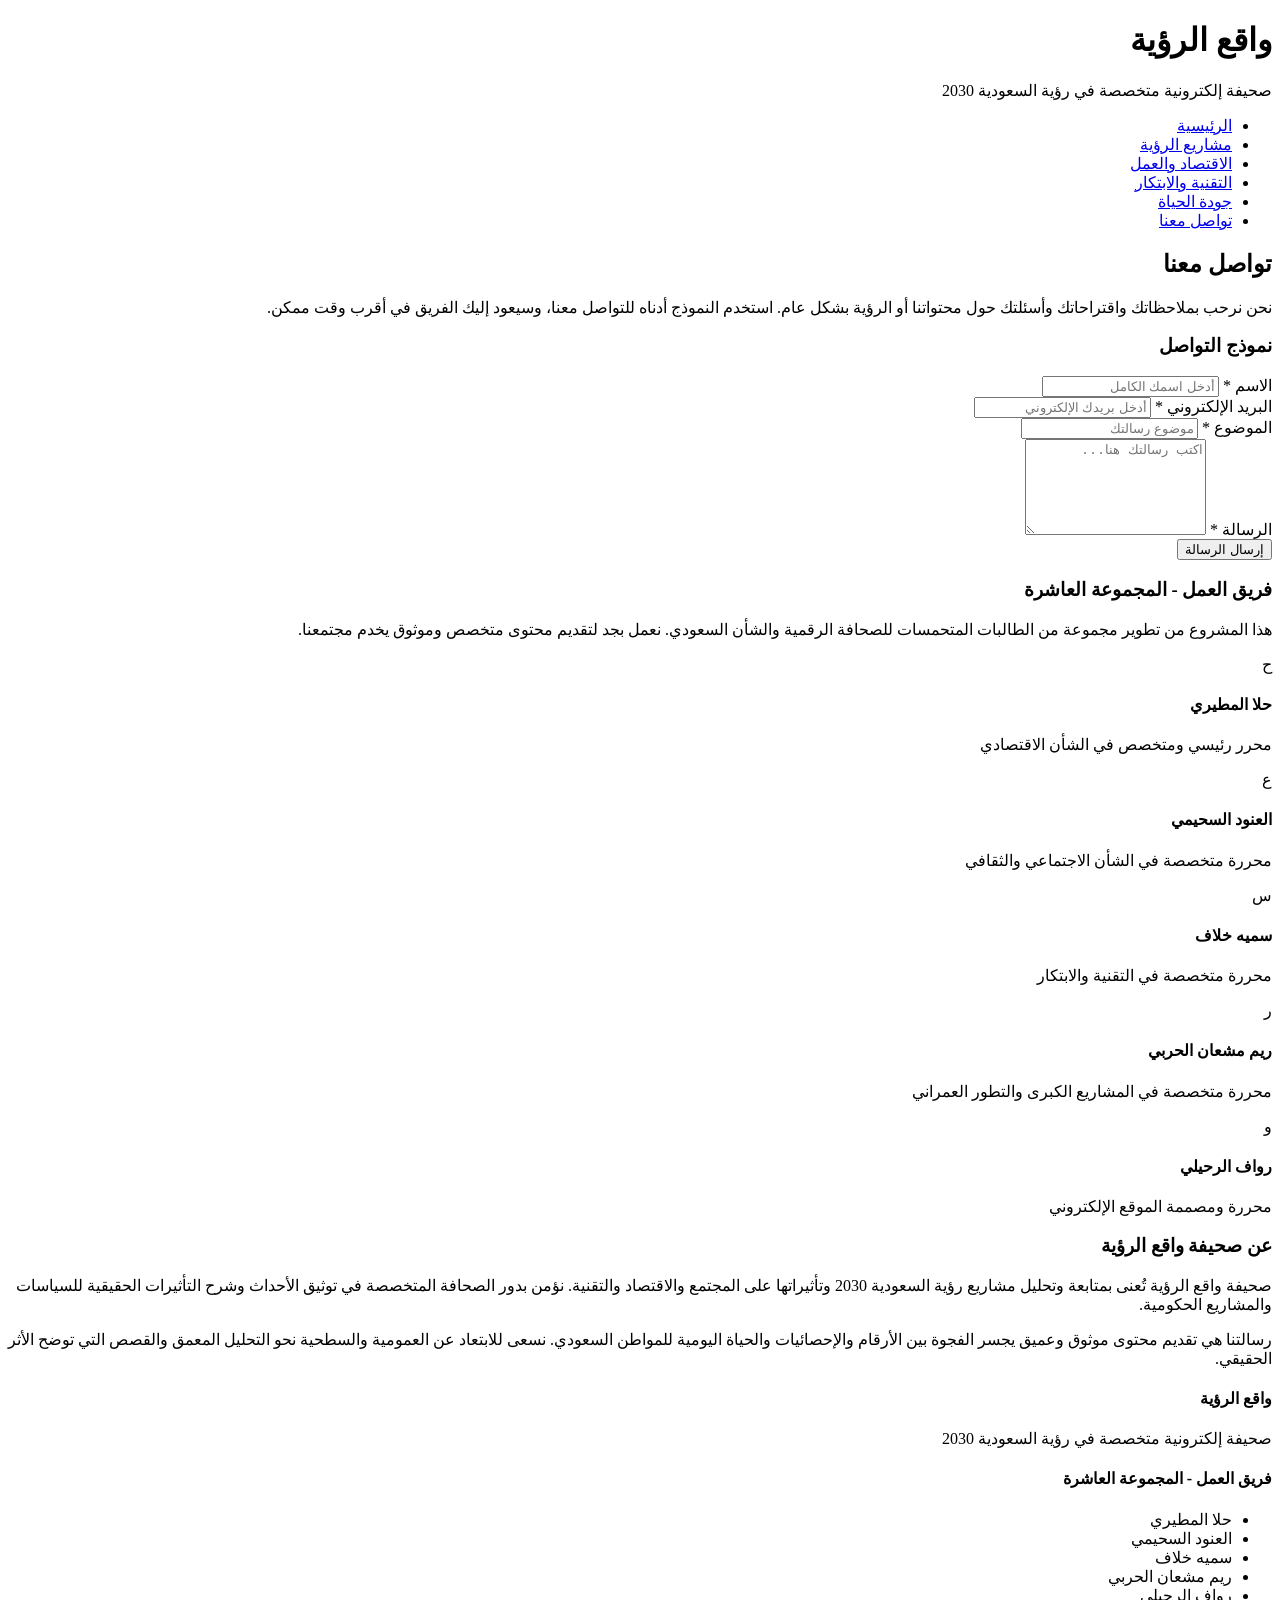
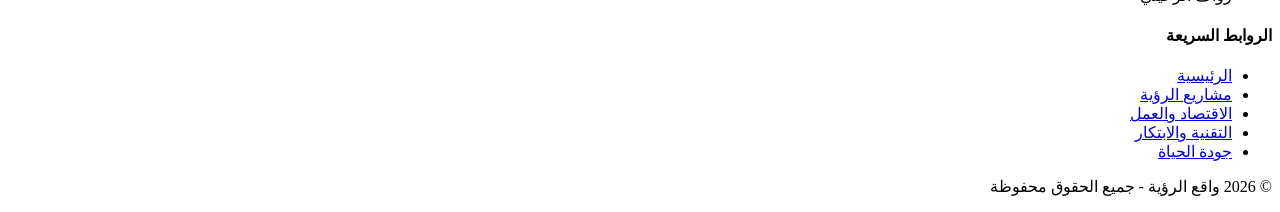
==== contact.html @ c488fbf4 "Add files via upload" ====
<!DOCTYPE html>
<html lang="ar" dir="rtl">
<head>
    <meta charset="UTF-8">
    <meta name="viewport" content="width=device-width, initial-scale=1.0">
    <meta name="description" content="تواصل معنا - واقع الرؤية">
    <title>تواصل معنا - واقع الرؤية</title>
    <link rel="stylesheet" href="style.css">
</head>
<body>
    <!-- Header -->
    <header class="header">
        <div class="container">
            <div class="header-content">
                <h1 class="logo">واقع الرؤية</h1>
                <p class="tagline">صحيفة إلكترونية متخصصة في رؤية السعودية 2030</p>
            </div>
        </div>
    </header>

    <!-- Navigation -->
    <nav class="navbar">
        <div class="container">
            <ul class="nav-menu">
                <li><a href="index.html">الرئيسية</a></li>
                <li><a href="projects.html">مشاريع الرؤية</a></li>
                <li><a href="economy.html">الاقتصاد والعمل</a></li>
                <li><a href="technology.html">التقنية والابتكار</a></li>
                <li><a href="quality.html">جودة الحياة</a></li>
                <li><a href="contact.html" class="active">تواصل معنا</a></li>
            </ul>
        </div>
    </nav>

    <!-- Main Content -->
    <main class="main-content">
        <div class="container">
            <!-- Page Title -->
            <h2 class="page-title">تواصل معنا</h2>

            <!-- Contact Introduction -->
            <section class="contact-intro">
                <p>نحن نرحب بملاحظاتك واقتراحاتك وأسئلتك حول محتواتنا أو الرؤية بشكل عام. استخدم النموذج أدناه للتواصل معنا، وسيعود إليك الفريق في أقرب وقت ممكن.</p>
            </section>

            <!-- Contact Form -->
            <section class="contact-form-section">
                <h3>نموذج التواصل</h3>
                <form class="contact-form" id="contactForm">
                    <div class="form-group">
                        <label for="name">الاسم *</label>
                        <input type="text" id="name" name="name" placeholder="أدخل اسمك الكامل" required>
                    </div>

                    <div class="form-group">
                        <label for="email">البريد الإلكتروني *</label>
                        <input type="email" id="email" name="email" placeholder="أدخل بريدك الإلكتروني" required>
                    </div>

                    <div class="form-group">
                        <label for="subject">الموضوع *</label>
                        <input type="text" id="subject" name="subject" placeholder="موضوع رسالتك" required>
                    </div>

                    <div class="form-group">
                        <label for="message">الرسالة *</label>
                        <textarea id="message" name="message" placeholder="اكتب رسالتك هنا..." rows="6" required></textarea>
                    </div>

                    <button type="submit" class="submit-btn">إرسال الرسالة</button>
                </form>
                <div id="successMessage" class="success-message" style="display: none;">
                    <p>✓ شكرًا لك! تم استلام رسالتك بنجاح. سيعود إليك الفريق قريبًا.</p>
                </div>
            </section>

            <!-- Team Section -->
            <section class="team-section">
                <h3>فريق العمل - المجموعة العاشرة</h3>
                <p class="team-intro">هذا المشروع من تطوير مجموعة من الطالبات المتحمسات للصحافة الرقمية والشأن السعودي. نعمل بجد لتقديم محتوى متخصص وموثوق يخدم مجتمعنا.</p>
                
                <div class="team-members">
                    <div class="team-member">
                        <div class="member-avatar">ح</div>
                        <h4>حلا المطيري</h4>
                        <p>محرر رئيسي ومتخصص في الشأن الاقتصادي</p>
                    </div>

                    <div class="team-member">
                        <div class="member-avatar">ع</div>
                        <h4>العنود السحيمي</h4>
                        <p>محررة متخصصة في الشأن الاجتماعي والثقافي</p>
                    </div>

                    <div class="team-member">
                        <div class="member-avatar">س</div>
                        <h4>سميه خلاف</h4>
                        <p>محررة متخصصة في التقنية والابتكار</p>
                    </div>

                    <div class="team-member">
                        <div class="member-avatar">ر</div>
                        <h4>ريم مشعان الحربي</h4>
                        <p>محررة متخصصة في المشاريع الكبرى والتطور العمراني</p>
                    </div>

                    <div class="team-member">
                        <div class="member-avatar">و</div>
                        <h4>رواف الرحيلي</h4>
                        <p>محررة ومصممة الموقع الإلكتروني</p>
                    </div>
                </div>
            </section>

            <!-- About the Newspaper -->
            <section class="about-newspaper">
                <h3>عن صحيفة واقع الرؤية</h3>
                <p>صحيفة واقع الرؤية تُعنى بمتابعة وتحليل مشاريع رؤية السعودية 2030 وتأثيراتها على المجتمع والاقتصاد والتقنية. نؤمن بدور الصحافة المتخصصة في توثيق الأحداث وشرح التأثيرات الحقيقية للسياسات والمشاريع الحكومية.</p>
                <p>رسالتنا هي تقديم محتوى موثوق وعميق يجسر الفجوة بين الأرقام والإحصائيات والحياة اليومية للمواطن السعودي. نسعى للابتعاد عن العمومية والسطحية نحو التحليل المعمق والقصص التي توضح الأثر الحقيقي.</p>
            </section>
        </div>
    </main>

    <!-- Footer -->
    <footer class="footer">
        <div class="container">
            <div class="footer-content">
                <div class="footer-section">
                    <h4>واقع الرؤية</h4>
                    <p>صحيفة إلكترونية متخصصة في رؤية السعودية 2030</p>
                </div>
                <div class="footer-section">
                    <h4>فريق العمل - المجموعة العاشرة</h4>
                    <ul>
                        <li>حلا المطيري</li>
                        <li>العنود السحيمي</li>
                        <li>سميه خلاف</li>
                        <li>ريم مشعان الحربي</li>
                        <li>رواف الرحيلي</li>
                    </ul>
                </div>
                <div class="footer-section">
                    <h4>الروابط السريعة</h4>
                    <ul>
                        <li><a href="index.html">الرئيسية</a></li>
                        <li><a href="projects.html">مشاريع الرؤية</a></li>
                        <li><a href="economy.html">الاقتصاد والعمل</a></li>
                        <li><a href="technology.html">التقنية والابتكار</a></li>
                        <li><a href="quality.html">جودة الحياة</a></li>
                    </ul>
                </div>
            </div>
            <div class="footer-bottom">
                <p>&copy; 2024 واقع الرؤية - جميع الحقوق محفوظة</p>
            </div>
        </div>
    </footer>

    <script src="script.js"></script>
</body>
</html>
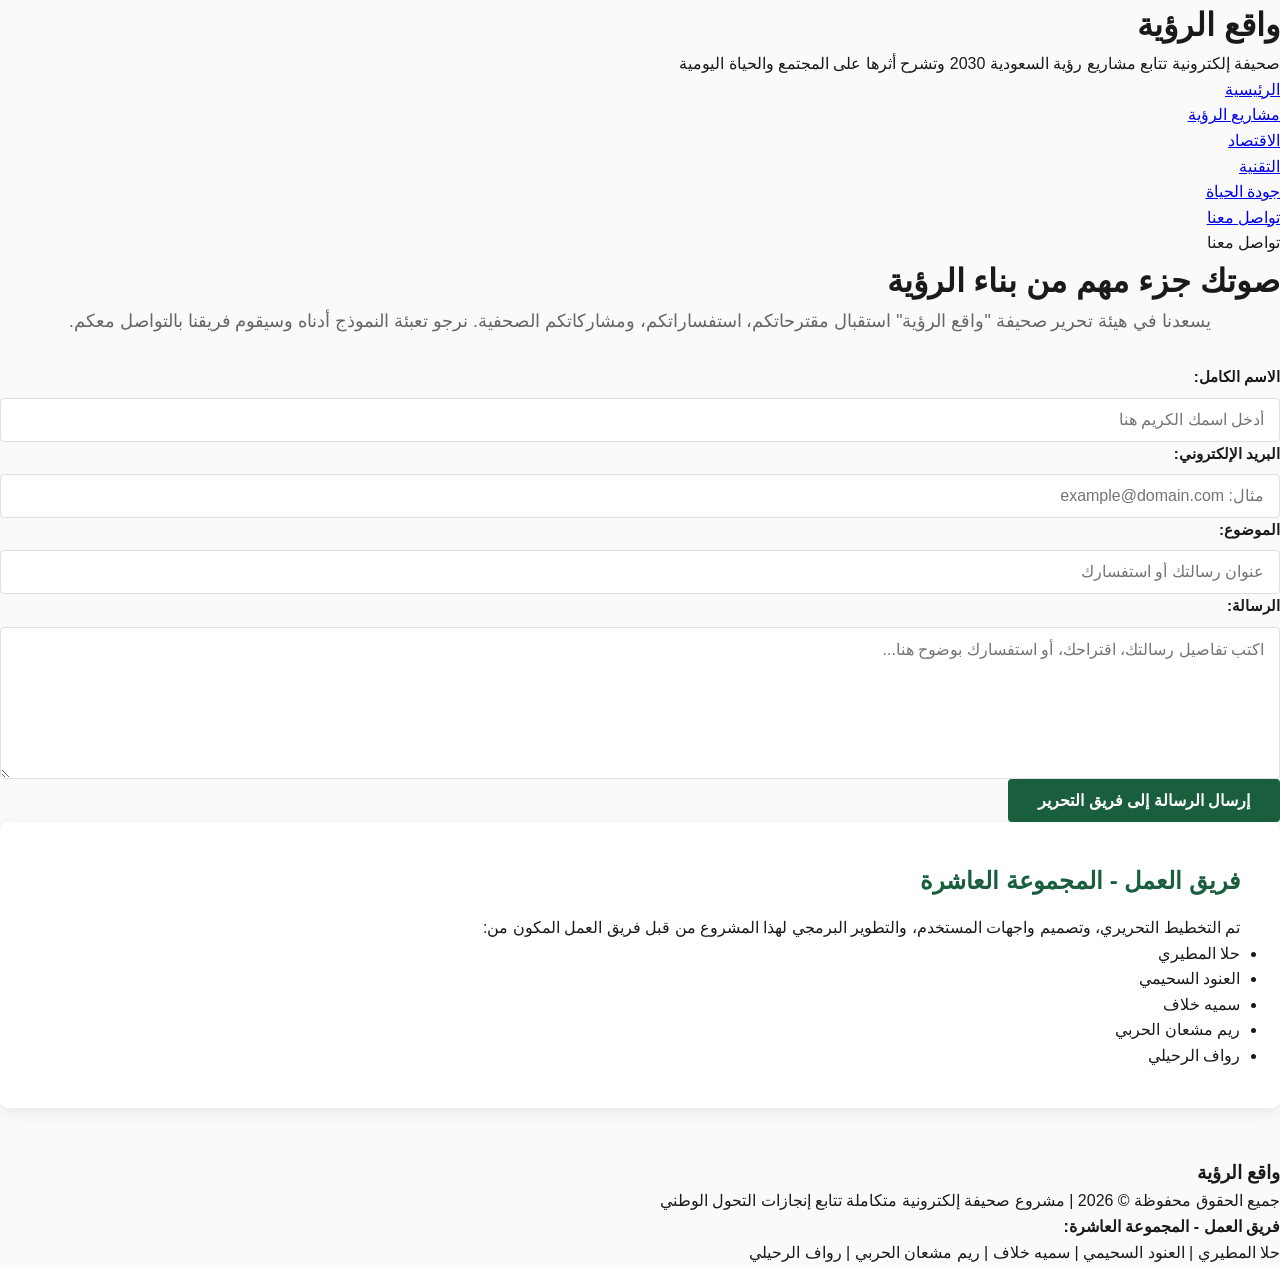
==== commit 32c47de3: "Add files via upload" ====
--- a/contact.html
+++ b/contact.html
@@ -3,156 +3,83 @@
 <head>
     <meta charset="UTF-8">
     <meta name="viewport" content="width=device-width, initial-scale=1.0">
-    <meta name="description" content="تواصل معنا - واقع الرؤية">
-    <title>تواصل معنا - واقع الرؤية</title>
+    <title>واقع الرؤية | تواصل معنا</title>
     <link rel="stylesheet" href="style.css">
 </head>
 <body>
-    <!-- Header -->
-    <header class="header">
-        <div class="container">
-            <div class="header-content">
-                <h1 class="logo">واقع الرؤية</h1>
-                <p class="tagline">صحيفة إلكترونية متخصصة في رؤية السعودية 2030</p>
-            </div>
-        </div>
+
+    <header>
+        <h1>واقع الرؤية</h1>
+        <p>صحيفة إلكترونية تتابع مشاريع رؤية السعودية 2030 وتشرح أثرها على المجتمع والحياة اليومية</p>
     </header>
 
-    <!-- Navigation -->
-    <nav class="navbar">
-        <div class="container">
-            <ul class="nav-menu">
-                <li><a href="index.html">الرئيسية</a></li>
-                <li><a href="projects.html">مشاريع الرؤية</a></li>
-                <li><a href="economy.html">الاقتصاد والعمل</a></li>
-                <li><a href="technology.html">التقنية والابتكار</a></li>
-                <li><a href="quality.html">جودة الحياة</a></li>
-                <li><a href="contact.html" class="active">تواصل معنا</a></li>
-            </ul>
-        </div>
+    <nav>
+        <ul>
+            <li><a href="index.html">الرئيسية</a></li>
+            <li><a href="projects.html">مشاريع الرؤية</a></li>
+            <li><a href="economy.html">الاقتصاد</a></li>
+            <li><a href="technology.html">التقنية</a></li>
+            <li><a href="quality.html">جودة الحياة</a></li>
+            <li><a href="contact.html" class="active">تواصل معنا</a></li>
+        </ul>
     </nav>
 
-    <!-- Main Content -->
-    <main class="main-content">
-        <div class="container">
-            <!-- Page Title -->
-            <h2 class="page-title">تواصل معنا</h2>
+    <main>
+        <div class="article-header">
+            <span class="editorial-label">تواصل معنا</span>
+            <h1>صوتك جزء مهم من بناء الرؤية</h1>
+        </div>
 
-            <!-- Contact Introduction -->
-            <section class="contact-intro">
-                <p>نحن نرحب بملاحظاتك واقتراحاتك وأسئلتك حول محتواتنا أو الرؤية بشكل عام. استخدم النموذج أدناه للتواصل معنا، وسيعود إليك الفريق في أقرب وقت ممكن.</p>
-            </section>
+        <div class="contact-container">
+            <p style="text-align: center; margin-bottom: 30px; color: var(--text-light); font-size: 1.1rem;">
+                يسعدنا في هيئة تحرير صحيفة "واقع الرؤية" استقبال مقترحاتكم، استفساراتكم، ومشاركاتكم الصحفية. نرجو تعبئة النموذج أدناه وسيقوم فريقنا بالتواصل معكم.
+            </p>
 
-            <!-- Contact Form -->
-            <section class="contact-form-section">
-                <h3>نموذج التواصل</h3>
-                <form class="contact-form" id="contactForm">
-                    <div class="form-group">
-                        <label for="name">الاسم *</label>
-                        <input type="text" id="name" name="name" placeholder="أدخل اسمك الكامل" required>
-                    </div>
+            <form id="contactForm">
+                <div class="form-group">
+                    <label for="name">الاسم الكامل:</label>
+                    <input type="text" id="name" name="name" required placeholder="أدخل اسمك الكريم هنا">
+                </div>
 
-                    <div class="form-group">
-                        <label for="email">البريد الإلكتروني *</label>
-                        <input type="email" id="email" name="email" placeholder="أدخل بريدك الإلكتروني" required>
-                    </div>
+                <div class="form-group">
+                    <label for="email">البريد الإلكتروني:</label>
+                    <input type="email" id="email" name="email" required placeholder="مثال: example@domain.com">
+                </div>
 
-                    <div class="form-group">
-                        <label for="subject">الموضوع *</label>
-                        <input type="text" id="subject" name="subject" placeholder="موضوع رسالتك" required>
-                    </div>
+                <div class="form-group">
+                    <label for="subject">الموضوع:</label>
+                    <input type="text" id="subject" name="subject" required placeholder="عنوان رسالتك أو استفسارك">
+                </div>
 
-                    <div class="form-group">
-                        <label for="message">الرسالة *</label>
-                        <textarea id="message" name="message" placeholder="اكتب رسالتك هنا..." rows="6" required></textarea>
-                    </div>
+                <div class="form-group">
+                    <label for="message">الرسالة:</label>
+                    <textarea id="message" name="message" rows="7" required placeholder="اكتب تفاصيل رسالتك، اقتراحك، أو استفسارك بوضوح هنا..."></textarea>
+                </div>
 
-                    <button type="submit" class="submit-btn">إرسال الرسالة</button>
-                </form>
-                <div id="successMessage" class="success-message" style="display: none;">
-                    <p>✓ شكرًا لك! تم استلام رسالتك بنجاح. سيعود إليك الفريق قريبًا.</p>
-                </div>
-            </section>
+                <button type="submit" class="submit-btn">إرسال الرسالة إلى فريق التحرير</button>
+            </form>
 
-            <!-- Team Section -->
-            <section class="team-section">
+            <div class="team-section">
                 <h3>فريق العمل - المجموعة العاشرة</h3>
-                <p class="team-intro">هذا المشروع من تطوير مجموعة من الطالبات المتحمسات للصحافة الرقمية والشأن السعودي. نعمل بجد لتقديم محتوى متخصص وموثوق يخدم مجتمعنا.</p>
-                
-                <div class="team-members">
-                    <div class="team-member">
-                        <div class="member-avatar">ح</div>
-                        <h4>حلا المطيري</h4>
-                        <p>محرر رئيسي ومتخصص في الشأن الاقتصادي</p>
-                    </div>
-
-                    <div class="team-member">
-                        <div class="member-avatar">ع</div>
-                        <h4>العنود السحيمي</h4>
-                        <p>محررة متخصصة في الشأن الاجتماعي والثقافي</p>
-                    </div>
-
-                    <div class="team-member">
-                        <div class="member-avatar">س</div>
-                        <h4>سميه خلاف</h4>
-                        <p>محررة متخصصة في التقنية والابتكار</p>
-                    </div>
-
-                    <div class="team-member">
-                        <div class="member-avatar">ر</div>
-                        <h4>ريم مشعان الحربي</h4>
-                        <p>محررة متخصصة في المشاريع الكبرى والتطور العمراني</p>
-                    </div>
-
-                    <div class="team-member">
-                        <div class="member-avatar">و</div>
-                        <h4>رواف الرحيلي</h4>
-                        <p>محررة ومصممة الموقع الإلكتروني</p>
-                    </div>
-                </div>
-            </section>
-
-            <!-- About the Newspaper -->
-            <section class="about-newspaper">
-                <h3>عن صحيفة واقع الرؤية</h3>
-                <p>صحيفة واقع الرؤية تُعنى بمتابعة وتحليل مشاريع رؤية السعودية 2030 وتأثيراتها على المجتمع والاقتصاد والتقنية. نؤمن بدور الصحافة المتخصصة في توثيق الأحداث وشرح التأثيرات الحقيقية للسياسات والمشاريع الحكومية.</p>
-                <p>رسالتنا هي تقديم محتوى موثوق وعميق يجسر الفجوة بين الأرقام والإحصائيات والحياة اليومية للمواطن السعودي. نسعى للابتعاد عن العمومية والسطحية نحو التحليل المعمق والقصص التي توضح الأثر الحقيقي.</p>
-            </section>
+                <p class="team-desc">تم التخطيط التحريري، وتصميم واجهات المستخدم، والتطوير البرمجي لهذا المشروع من قبل فريق العمل المكون من:</p>
+                <ul class="team-list">
+                    <li>حلا المطيري</li>
+                    <li>العنود السحيمي</li>
+                    <li>سميه خلاف</li>
+                    <li>ريم مشعان الحربي</li>
+                    <li>رواف الرحيلي</li>
+                </ul>
+            </div>
         </div>
     </main>
 
-    <!-- Footer -->
-    <footer class="footer">
-        <div class="container">
-            <div class="footer-content">
-                <div class="footer-section">
-                    <h4>واقع الرؤية</h4>
-                    <p>صحيفة إلكترونية متخصصة في رؤية السعودية 2030</p>
-                </div>
-                <div class="footer-section">
-                    <h4>فريق العمل - المجموعة العاشرة</h4>
-                    <ul>
-                        <li>حلا المطيري</li>
-                        <li>العنود السحيمي</li>
-                        <li>سميه خلاف</li>
-                        <li>ريم مشعان الحربي</li>
-                        <li>رواف الرحيلي</li>
-                    </ul>
-                </div>
-                <div class="footer-section">
-                    <h4>الروابط السريعة</h4>
-                    <ul>
-                        <li><a href="index.html">الرئيسية</a></li>
-                        <li><a href="projects.html">مشاريع الرؤية</a></li>
-                        <li><a href="economy.html">الاقتصاد والعمل</a></li>
-                        <li><a href="technology.html">التقنية والابتكار</a></li>
-                        <li><a href="quality.html">جودة الحياة</a></li>
-                    </ul>
-                </div>
-            </div>
-            <div class="footer-bottom">
-                <p>&copy; 2024 واقع الرؤية - جميع الحقوق محفوظة</p>
-            </div>
+
+    <footer>
+        <h3>واقع الرؤية</h3>
+        <p>جميع الحقوق محفوظة &copy; 2026 | مشروع صحيفة إلكترونية متكاملة تتابع إنجازات التحول الوطني</p>
+        <div class="footer-team">
+            <p><strong>فريق العمل - المجموعة العاشرة:</strong></p>
+            <p>حلا المطيري | العنود السحيمي | سميه خلاف | ريم مشعان الحربي | رواف الرحيلي</p>
         </div>
     </footer>
 
--- a/style.css
+++ b/style.css
@@ -0,0 +1,912 @@
+/* ===== CSS VARIABLES & ROOT STYLES ===== */
+:root {
+    --primary-green: #1a5f3d;
+    --light-green: #2d8f5f;
+    --gold: #d4af37;
+    --dark-bg: #0f2818;
+    --light-bg: #f5f5f5;
+    --text-dark: #1a1a1a;
+    --text-light: #666666;
+    --border-color: #e0e0e0;
+    --transition: all 0.3s ease;
+}
+
+/* ===== GENERAL STYLES ===== */
+* {
+    margin: 0;
+    padding: 0;
+    box-sizing: border-box;
+}
+
+html {
+    scroll-behavior: smooth;
+}
+
+body {
+    font-family: 'Segoe UI', Tahoma, Geneva, Verdana, sans-serif;
+    color: var(--text-dark);
+    background-color: #fafafa;
+    line-height: 1.6;
+}
+
+.container {
+    max-width: 1200px;
+    margin: 0 auto;
+    padding: 0 20px;
+}
+
+/* ===== HEADER STYLES ===== */
+.header {
+    background: linear-gradient(135deg, var(--primary-green) 0%, var(--light-green) 100%);
+    color: white;
+    padding: 40px 0;
+    text-align: center;
+    border-bottom: 3px solid var(--gold);
+    box-shadow: 0 4px 15px rgba(0, 0, 0, 0.1);
+}
+
+.header-content {
+    animation: slideDown 0.6s ease;
+}
+
+@keyframes slideDown {
+    from {
+        opacity: 0;
+        transform: translateY(-20px);
+    }
+    to {
+        opacity: 1;
+        transform: translateY(0);
+    }
+}
+
+.logo {
+    font-size: 3em;
+    font-weight: bold;
+    letter-spacing: 1px;
+    margin-bottom: 10px;
+    text-shadow: 2px 2px 4px rgba(0, 0, 0, 0.3);
+}
+
+.tagline {
+    font-size: 1.1em;
+    font-weight: 300;
+    color: rgba(255, 255, 255, 0.95);
+    letter-spacing: 0.5px;
+}
+
+/* ===== NAVIGATION STYLES ===== */
+.navbar {
+    background-color: white;
+    box-shadow: 0 2px 10px rgba(0, 0, 0, 0.05);
+    position: sticky;
+    top: 0;
+    z-index: 100;
+}
+
+.nav-menu {
+    display: flex;
+    list-style: none;
+    flex-wrap: wrap;
+    justify-content: center;
+    gap: 0;
+}
+
+.nav-menu li {
+    border-right: 1px solid var(--border-color);
+}
+
+.nav-menu li:last-child {
+    border-right: none;
+}
+
+.nav-menu a {
+    display: block;
+    padding: 15px 25px;
+    color: var(--text-dark);
+    text-decoration: none;
+    transition: var(--transition);
+    font-weight: 500;
+    position: relative;
+}
+
+.nav-menu a:hover,
+.nav-menu a.active {
+    background-color: var(--light-bg);
+    color: var(--primary-green);
+}
+
+.nav-menu a.active::after {
+    content: '';
+    position: absolute;
+    bottom: 0;
+    right: 0;
+    left: 0;
+    height: 3px;
+    background-color: var(--gold);
+}
+
+/* ===== MAIN CONTENT STYLES ===== */
+.main-content {
+    padding: 50px 0;
+    min-height: 60vh;
+}
+
+.page-title {
+    font-size: 2.5em;
+    color: var(--primary-green);
+    margin-bottom: 40px;
+    text-align: center;
+    padding-bottom: 20px;
+    border-bottom: 2px solid var(--gold);
+    animation: slideUp 0.6s ease;
+}
+
+@keyframes slideUp {
+    from {
+        opacity: 0;
+        transform: translateY(20px);
+    }
+    to {
+        opacity: 1;
+        transform: translateY(0);
+    }
+}
+
+.section-title {
+    font-size: 2em;
+    color: var(--primary-green);
+    margin-bottom: 30px;
+    text-align: center;
+    position: relative;
+    padding-bottom: 15px;
+}
+
+.section-title::after {
+    content: '';
+    position: absolute;
+    bottom: 0;
+    left: 50%;
+    transform: translateX(-50%);
+    width: 60px;
+    height: 3px;
+    background-color: var(--gold);
+}
+
+.section-subtitle {
+    font-size: 1.5em;
+    color: var(--text-dark);
+    margin-bottom: 25px;
+    padding-bottom: 10px;
+    border-bottom: 2px solid var(--light-green);
+}
+
+/* ===== FEATURED ARTICLE STYLES ===== */
+.featured-article {
+    background-color: white;
+    border-radius: 8px;
+    padding: 40px;
+    margin-bottom: 50px;
+    box-shadow: 0 4px 15px rgba(0, 0, 0, 0.08);
+    animation: fadeIn 0.8s ease;
+}
+
+@keyframes fadeIn {
+    from {
+        opacity: 0;
+    }
+    to {
+        opacity: 1;
+    }
+}
+
+.featured-article h3 {
+    font-size: 1.8em;
+    color: var(--primary-green);
+    margin-bottom: 15px;
+    line-height: 1.4;
+}
+
+.article-date {
+    color: var(--text-light);
+    font-size: 0.95em;
+    margin-bottom: 20px;
+    display: block;
+    font-style: italic;
+}
+
+.featured-content {
+    display: flex;
+    gap: 30px;
+    align-items: flex-start;
+}
+
+.featured-text {
+    flex: 1;
+}
+
+.featured-text p {
+    margin-bottom: 15px;
+    color: var(--text-dark);
+    line-height: 1.8;
+    text-align: justify;
+}
+
+.featured-image {
+    flex: 1;
+}
+
+.featured-image img {
+    width: 100%;
+    height: auto;
+    border-radius: 8px;
+    box-shadow: 0 4px 15px rgba(0, 0, 0, 0.1);
+}
+
+/* ===== ARTICLE CONTENT ===== */
+.article-content p {
+    margin-bottom: 15px;
+    color: var(--text-dark);
+    line-height: 1.8;
+    text-align: justify;
+}
+
+.article-content a,
+.featured-content a {
+    color: var(--primary-green);
+    text-decoration: none;
+    border-bottom: 1px solid var(--gold);
+    transition: var(--transition);
+    font-weight: 500;
+}
+
+.article-content a:hover,
+.featured-content a:hover {
+    color: var(--gold);
+    border-bottom: 2px solid var(--primary-green);
+}
+
+/* ===== CARDS SECTION STYLES ===== */
+.cards-section {
+    margin-bottom: 50px;
+}
+
+.cards-grid {
+    display: grid;
+    grid-template-columns: repeat(auto-fit, minmax(280px, 1fr));
+    gap: 30px;
+    margin-top: 30px;
+}
+
+.card {
+    background-color: white;
+    border-radius: 8px;
+    overflow: hidden;
+    box-shadow: 0 4px 15px rgba(0, 0, 0, 0.08);
+    transition: var(--transition);
+    display: flex;
+    flex-direction: column;
+    height: 100%;
+}
+
+.card:hover {
+    transform: translateY(-5px);
+    box-shadow: 0 8px 25px rgba(0, 0, 0, 0.15);
+}
+
+.card-image {
+    width: 100%;
+    height: 200px;
+    overflow: hidden;
+}
+
+.card-image img {
+    width: 100%;
+    height: 100%;
+    object-fit: cover;
+    transition: var(--transition);
+}
+
+.card:hover .card-image img {
+    transform: scale(1.05);
+}
+
+.card-content {
+    padding: 25px;
+    flex: 1;
+    display: flex;
+    flex-direction: column;
+}
+
+.card h3 {
+    font-size: 1.3em;
+    color: var(--primary-green);
+    margin-bottom: 15px;
+    line-height: 1.4;
+}
+
+.card p {
+    color: var(--text-light);
+    margin-bottom: 15px;
+    flex: 1;
+    line-height: 1.6;
+}
+
+.card-link {
+    color: var(--primary-green);
+    text-decoration: none;
+    font-weight: 600;
+    transition: var(--transition);
+    align-self: flex-start;
+}
+
+.card-link:hover {
+    color: var(--gold);
+    transform: translateX(-5px);
+}
+
+/* ===== ARTICLES SECTION ===== */
+.articles-section {
+    margin-bottom: 50px;
+}
+
+.article-card {
+    background-color: white;
+    border-radius: 8px;
+    padding: 30px;
+    margin-bottom: 25px;
+    border-right: 4px solid var(--gold);
+    box-shadow: 0 2px 10px rgba(0, 0, 0, 0.05);
+    transition: var(--transition);
+}
+
+.article-card:hover {
+    box-shadow: 0 4px 20px rgba(0, 0, 0, 0.1);
+    transform: translateX(-5px);
+}
+
+.article-header h4 {
+    font-size: 1.4em;
+    color: var(--primary-green);
+    margin-bottom: 8px;
+    line-height: 1.4;
+}
+
+.article-meta {
+    color: var(--text-light);
+    font-size: 0.9em;
+    margin-bottom: 15px;
+    font-style: italic;
+}
+
+.article-body {
+    color: var(--text-dark);
+}
+
+.article-body p {
+    margin-bottom: 12px;
+    line-height: 1.8;
+    text-align: justify;
+}
+
+/* ===== EDITORIAL MESSAGE ===== */
+.editorial-message {
+    background: linear-gradient(135deg, rgba(26, 95, 61, 0.05) 0%, rgba(212, 175, 55, 0.05) 100%);
+    border-radius: 8px;
+    padding: 30px;
+    margin-bottom: 40px;
+    border-right: 4px solid var(--primary-green);
+}
+
+.editorial-message h3 {
+    color: var(--primary-green);
+    margin-bottom: 15px;
+    font-size: 1.3em;
+}
+
+.editorial-message p {
+    color: var(--text-dark);
+    line-height: 1.8;
+    text-align: justify;
+}
+
+/* ===== ABOUT SECTION ===== */
+.about-section {
+    background-color: white;
+    border-radius: 8px;
+    padding: 40px;
+    margin-bottom: 40px;
+    box-shadow: 0 4px 15px rgba(0, 0, 0, 0.08);
+}
+
+.about-content h3 {
+    color: var(--primary-green);
+    font-size: 1.5em;
+    margin-bottom: 20px;
+}
+
+.about-content p {
+    color: var(--text-dark);
+    line-height: 1.8;
+    text-align: justify;
+}
+
+/* ===== STATS SECTION ===== */
+.stats-section {
+    margin-bottom: 50px;
+}
+
+.stats-section h3 {
+    font-size: 1.5em;
+    color: var(--primary-green);
+    margin-bottom: 30px;
+    text-align: center;
+}
+
+.stats-grid {
+    display: grid;
+    grid-template-columns: repeat(auto-fit, minmax(200px, 1fr));
+    gap: 20px;
+}
+
+.stat-item {
+    background: linear-gradient(135deg, var(--primary-green) 0%, var(--light-green) 100%);
+    color: white;
+    padding: 30px;
+    border-radius: 8px;
+    text-align: center;
+    box-shadow: 0 4px 15px rgba(0, 0, 0, 0.1);
+    transition: var(--transition);
+}
+
+.stat-item:hover {
+    transform: translateY(-5px);
+    box-shadow: 0 8px 25px rgba(0, 0, 0, 0.2);
+}
+
+.stat-number {
+    display: block;
+    font-size: 2em;
+    font-weight: bold;
+    margin-bottom: 10px;
+}
+
+.stat-item p {
+    font-size: 0.95em;
+    line-height: 1.5;
+}
+
+/* ===== HIGHLIGHTS SECTION ===== */
+.highlights-section {
+    background-color: white;
+    border-radius: 8px;
+    padding: 40px;
+    margin-bottom: 40px;
+    box-shadow: 0 4px 15px rgba(0, 0, 0, 0.08);
+}
+
+.highlights-section h3 {
+    color: var(--primary-green);
+    font-size: 1.5em;
+    margin-bottom: 25px;
+}
+
+.highlights-list {
+    list-style: none;
+}
+
+.highlights-list li {
+    padding: 12px 0;
+    padding-right: 25px;
+    border-bottom: 1px solid var(--border-color);
+    color: var(--text-dark);
+    line-height: 1.6;
+    position: relative;
+}
+
+.highlights-list li:last-child {
+    border-bottom: none;
+}
+
+.highlights-list li::before {
+    content: '▸';
+    position: absolute;
+    right: 0;
+    color: var(--gold);
+    font-size: 1.2em;
+}
+
+.highlights-list strong {
+    color: var(--primary-green);
+}
+
+/* ===== CONTACT FORM STYLES ===== */
+.contact-intro {
+    background-color: white;
+    padding: 30px;
+    border-radius: 8px;
+    margin-bottom: 40px;
+    text-align: center;
+    box-shadow: 0 2px 10px rgba(0, 0, 0, 0.05);
+}
+
+.contact-form-section {
+    background-color: white;
+    padding: 40px;
+    border-radius: 8px;
+    margin-bottom: 50px;
+    box-shadow: 0 4px 15px rgba(0, 0, 0, 0.08);
+}
+
+.contact-form-section h3 {
+    color: var(--primary-green);
+    font-size: 1.5em;
+    margin-bottom: 30px;
+}
+
+.contact-form {
+    display: grid;
+    gap: 20px;
+}
+
+.form-group {
+    display: flex;
+    flex-direction: column;
+}
+
+.form-group label {
+    color: var(--text-dark);
+    font-weight: 600;
+    margin-bottom: 8px;
+    font-size: 0.95em;
+}
+
+.form-group input,
+.form-group textarea {
+    padding: 12px 15px;
+    border: 1px solid var(--border-color);
+    border-radius: 4px;
+    font-family: inherit;
+    font-size: 1em;
+    transition: var(--transition);
+    color: var(--text-dark);
+}
+
+.form-group input:focus,
+.form-group textarea:focus {
+    outline: none;
+    border-color: var(--primary-green);
+    box-shadow: 0 0 0 3px rgba(26, 95, 61, 0.1);
+}
+
+.submit-btn {
+    padding: 12px 30px;
+    background-color: var(--primary-green);
+    color: white;
+    border: none;
+    border-radius: 4px;
+    font-size: 1em;
+    font-weight: 600;
+    cursor: pointer;
+    transition: var(--transition);
+    align-self: flex-start;
+}
+
+.submit-btn:hover {
+    background-color: var(--light-green);
+    box-shadow: 0 4px 15px rgba(26, 95, 61, 0.3);
+    transform: translateY(-2px);
+}
+
+.success-message {
+    margin-top: 20px;
+    padding: 20px;
+    background-color: #d4edda;
+    border: 1px solid #c3e6cb;
+    border-radius: 4px;
+    color: #155724;
+    text-align: center;
+    animation: slideDown 0.4s ease;
+}
+
+/* ===== TEAM SECTION ===== */
+.team-section {
+    background-color: white;
+    padding: 40px;
+    border-radius: 8px;
+    margin-bottom: 50px;
+    box-shadow: 0 4px 15px rgba(0, 0, 0, 0.08);
+}
+
+.team-section h3 {
+    color: var(--primary-green);
+    font-size: 1.5em;
+    margin-bottom: 15px;
+}
+
+.team-intro {
+    color: var(--text-light);
+    margin-bottom: 30px;
+    line-height: 1.7;
+}
+
+.team-members {
+    display: grid;
+    grid-template-columns: repeat(auto-fit, minmax(200px, 1fr));
+    gap: 25px;
+}
+
+.team-member {
+    text-align: center;
+    padding: 20px;
+    border-radius: 8px;
+    background-color: var(--light-bg);
+    transition: var(--transition);
+}
+
+.team-member:hover {
+    background-color: rgba(26, 95, 61, 0.05);
+    transform: translateY(-5px);
+}
+
+.member-avatar {
+    width: 60px;
+    height: 60px;
+    background: linear-gradient(135deg, var(--primary-green) 0%, var(--light-green) 100%);
+    color: white;
+    border-radius: 50%;
+    display: flex;
+    align-items: center;
+    justify-content: center;
+    font-size: 1.5em;
+    font-weight: bold;
+    margin: 0 auto 15px;
+}
+
+.team-member h4 {
+    color: var(--primary-green);
+    margin-bottom: 8px;
+    font-size: 1.1em;
+}
+
+.team-member p {
+    color: var(--text-light);
+    font-size: 0.9em;
+    line-height: 1.5;
+}
+
+/* ===== ABOUT NEWSPAPER SECTION ===== */
+.about-newspaper {
+    background-color: white;
+    padding: 40px;
+    border-radius: 8px;
+    margin-bottom: 40px;
+    box-shadow: 0 4px 15px rgba(0, 0, 0, 0.08);
+}
+
+.about-newspaper h3 {
+    color: var(--primary-green);
+    font-size: 1.5em;
+    margin-bottom: 20px;
+}
+
+.about-newspaper p {
+    color: var(--text-dark);
+    margin-bottom: 15px;
+    line-height: 1.8;
+    text-align: justify;
+}
+
+/* ===== TESTIMONIALS ===== */
+.testimonials-section {
+    margin-bottom: 40px;
+}
+
+.testimonials-section h3 {
+    color: var(--primary-green);
+    font-size: 1.5em;
+    margin-bottom: 25px;
+}
+
+.testimonial-item {
+    background-color: white;
+    padding: 30px;
+    margin-bottom: 20px;
+    border-radius: 8px;
+    border-right: 4px solid var(--gold);
+    box-shadow: 0 2px 10px rgba(0, 0, 0, 0.05);
+}
+
+.testimonial-item p {
+    color: var(--text-dark);
+    font-style: italic;
+    margin-bottom: 12px;
+    line-height: 1.8;
+}
+
+.testimonial-item span {
+    color: var(--primary-green);
+    font-weight: 600;
+}
+
+/* ===== FOOTER STYLES ===== */
+.footer {
+    background: linear-gradient(135deg, var(--primary-green) 0%, var(--dark-bg) 100%);
+    color: white;
+    padding: 50px 0 20px;
+    margin-top: 60px;
+}
+
+.footer-content {
+    display: grid;
+    grid-template-columns: repeat(auto-fit, minmax(250px, 1fr));
+    gap: 40px;
+    margin-bottom: 30px;
+}
+
+.footer-section h4 {
+    color: var(--gold);
+    font-size: 1.1em;
+    margin-bottom: 15px;
+}
+
+.footer-section p {
+    color: rgba(255, 255, 255, 0.8);
+    line-height: 1.6;
+    margin-bottom: 15px;
+}
+
+.footer-section ul {
+    list-style: none;
+}
+
+.footer-section li {
+    margin-bottom: 8px;
+    color: rgba(255, 255, 255, 0.8);
+}
+
+.footer-section a {
+    color: rgba(255, 255, 255, 0.8);
+    text-decoration: none;
+    transition: var(--transition);
+}
+
+.footer-section a:hover {
+    color: var(--gold);
+    text-decoration: underline;
+}
+
+.footer-bottom {
+    border-top: 1px solid rgba(255, 255, 255, 0.2);
+    padding-top: 20px;
+    text-align: center;
+    color: rgba(255, 255, 255, 0.7);
+}
+
+/* ===== RESPONSIVE DESIGN ===== */
+@media (max-width: 768px) {
+    .logo {
+        font-size: 2em;
+    }
+
+    .tagline {
+        font-size: 0.95em;
+    }
+
+    .page-title {
+        font-size: 1.8em;
+    }
+
+    .section-title {
+        font-size: 1.5em;
+    }
+
+    .featured-article {
+        padding: 25px;
+    }
+
+    .featured-content {
+        flex-direction: column;
+        gap: 20px;
+    }
+
+    .featured-text,
+    .featured-image {
+        flex: 1;
+    }
+
+    .article-card {
+        padding: 20px;
+    }
+
+    .nav-menu {
+        gap: 0;
+    }
+
+    .nav-menu li {
+        border-right: none;
+        border-bottom: 1px solid var(--border-color);
+    }
+
+    .nav-menu a {
+        padding: 12px 15px;
+    }
+
+    .cards-grid {
+        grid-template-columns: 1fr;
+        gap: 20px;
+    }
+
+    .stats-grid {
+        grid-template-columns: 1fr;
+    }
+
+    .team-members {
+        grid-template-columns: 1fr;
+    }
+
+    .footer-content {
+        grid-template-columns: 1fr;
+        gap: 25px;
+    }
+
+    .contact-form {
+        gap: 15px;
+    }
+}
+
+@media (max-width: 480px) {
+    .container {
+        padding: 0 15px;
+    }
+
+    .logo {
+        font-size: 1.5em;
+    }
+
+    .page-title {
+        font-size: 1.4em;
+    }
+
+    .section-title {
+        font-size: 1.2em;
+    }
+
+    .featured-article {
+        padding: 20px;
+    }
+
+    .article-card {
+        padding: 15px;
+        border-right: 3px solid var(--gold);
+    }
+
+    .article-header h4 {
+        font-size: 1.1em;
+    }
+
+    .card-content {
+        padding: 15px;
+    }
+
+    .footer-section h4 {
+        font-size: 1em;
+    }
+
+    .submit-btn {
+        width: 100%;
+    }
+}
+
+/* ===== PRINT STYLES ===== */
+@media print {
+    .navbar,
+    .footer,
+    .contact-form {
+        display: none;
+    }
+
+    body {
+        background-color: white;
+    }
+}
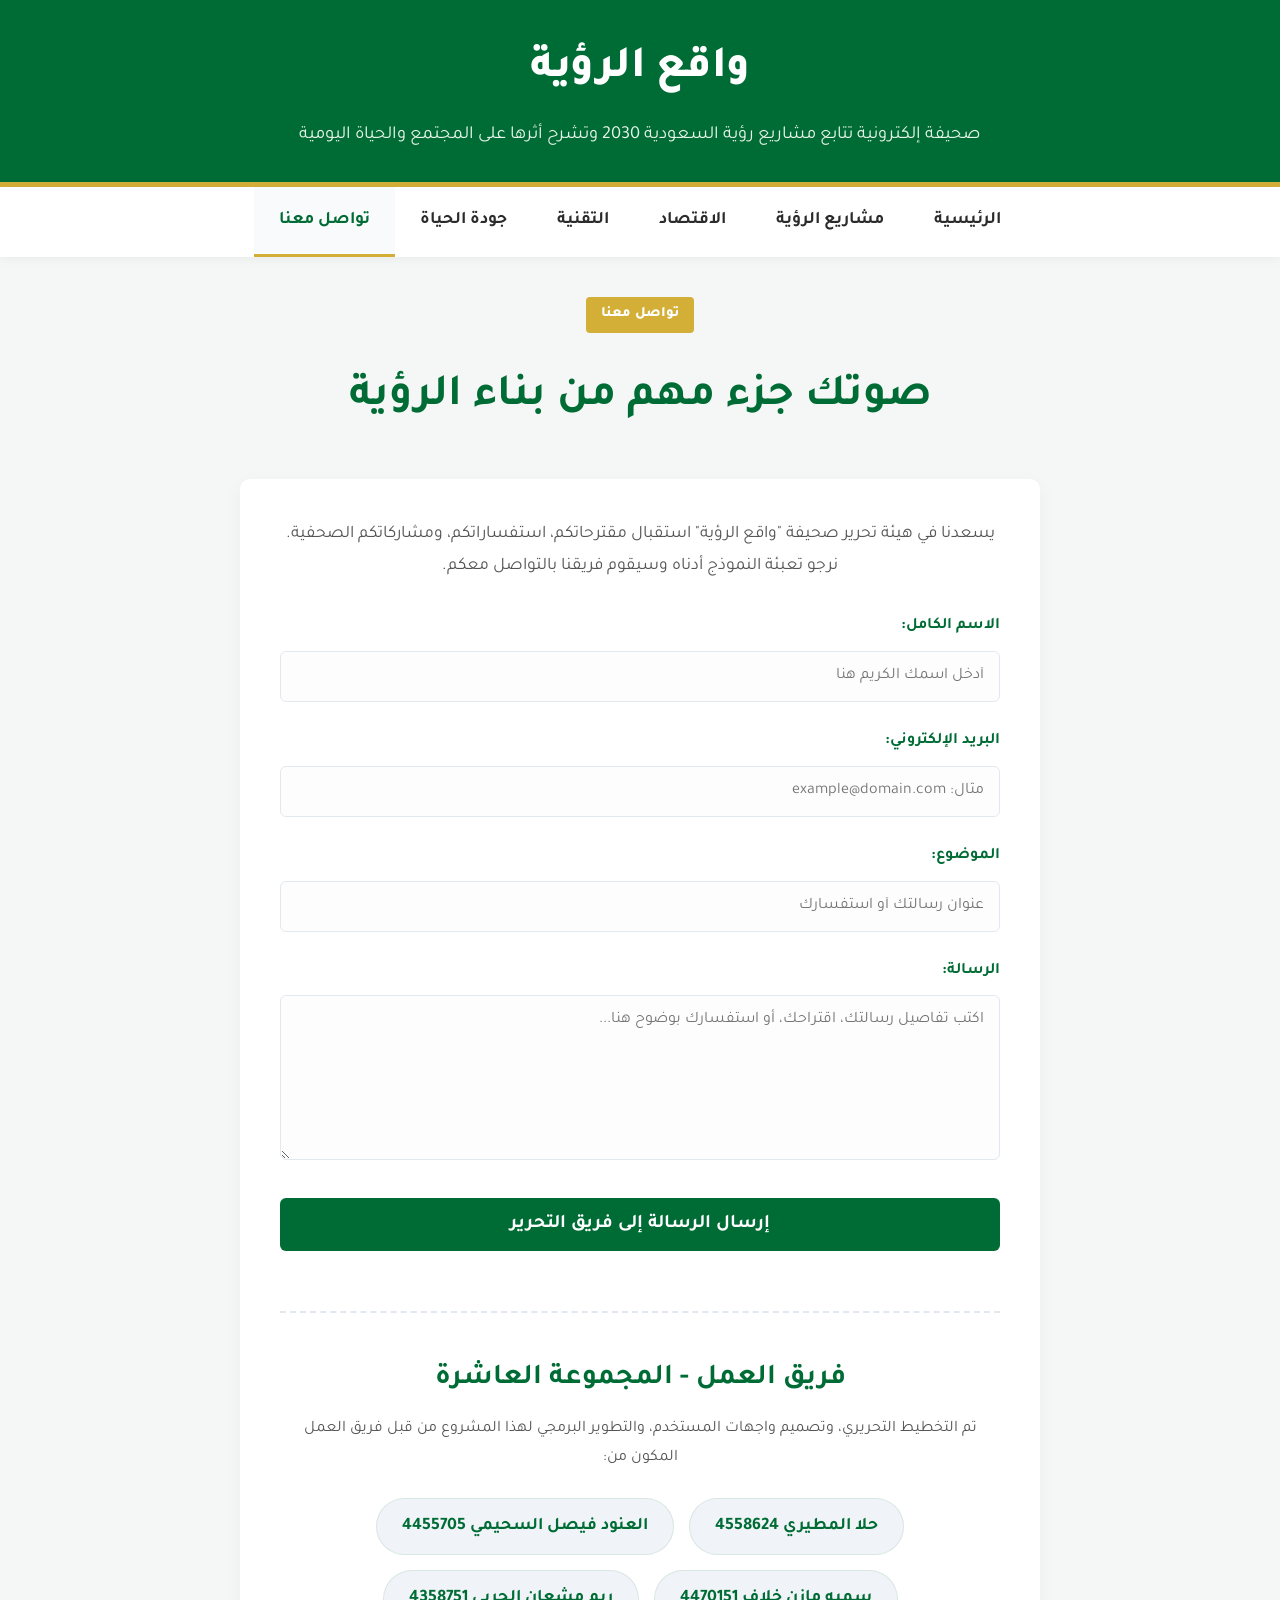
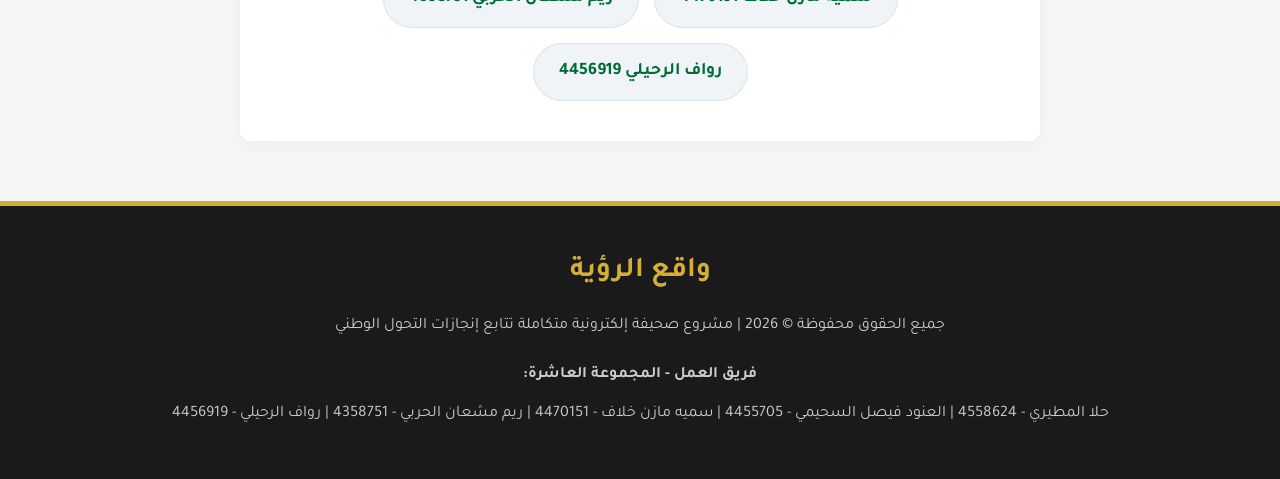
==== commit b21f270c: "Add files via upload" ====
--- a/contact.html
+++ b/contact.html
@@ -63,11 +63,11 @@
                 <h3>فريق العمل - المجموعة العاشرة</h3>
                 <p class="team-desc">تم التخطيط التحريري، وتصميم واجهات المستخدم، والتطوير البرمجي لهذا المشروع من قبل فريق العمل المكون من:</p>
                 <ul class="team-list">
-                    <li>حلا المطيري</li>
-                    <li>العنود السحيمي</li>
-                    <li>سميه خلاف</li>
-                    <li>ريم مشعان الحربي</li>
-                    <li>رواف الرحيلي</li>
+                    <li>حلا المطيري <span>4558624</span></li>
+                    <li>العنود فيصل السحيمي <span>4455705</span></li>
+                    <li>سميه مازن خلاف <span>4470151</span></li>
+                    <li>ريم مشعان الحربي <span>4358751</span></li>
+                    <li>رواف الرحيلي <span>4456919</span></li>
                 </ul>
             </div>
         </div>
@@ -79,7 +79,7 @@
         <p>جميع الحقوق محفوظة &copy; 2026 | مشروع صحيفة إلكترونية متكاملة تتابع إنجازات التحول الوطني</p>
         <div class="footer-team">
             <p><strong>فريق العمل - المجموعة العاشرة:</strong></p>
-            <p>حلا المطيري | العنود السحيمي | سميه خلاف | ريم مشعان الحربي | رواف الرحيلي</p>
+            <p>حلا المطيري - 4558624 | العنود فيصل السحيمي - 4455705 | سميه مازن خلاف - 4470151 | ريم مشعان الحربي - 4358751 | رواف الرحيلي - 4456919</p>
         </div>
     </footer>
 
--- a/style.css
+++ b/style.css
@@ -1,912 +1,445 @@
-/* ===== CSS VARIABLES & ROOT STYLES ===== */
+/* ==========================================================================
+   ملف التنسيقات الأساسي - صحيفة "واقع الرؤية"
+   ========================================================================== */
+
+/* استيراد خط تجوال المخصص للنصوص العربية */
+@import url('https://fonts.googleapis.com/css2?family=Tajawal:wght@400;500;700;800&display=swap');
+
+/* تعريف المتغيرات اللونية والهيكلية */
 :root {
-    --primary-green: #1a5f3d;
-    --light-green: #2d8f5f;
-    --gold: #d4af37;
-    --dark-bg: #0f2818;
-    --light-bg: #f5f5f5;
-    --text-dark: #1a1a1a;
-    --text-light: #666666;
-    --border-color: #e0e0e0;
-    --transition: all 0.3s ease;
-}
-
-/* ===== GENERAL STYLES ===== */
+    --primary-color: #006C35;
+    --secondary-color: #D4AF37;
+    --text-dark: #2B2B2B;
+    --text-light: #555555;
+    --bg-page: #F4F7F6;
+    --bg-white: #FFFFFF;
+    --border-color: #E2E8F0;
+    --transition-speed: 0.3s;
+}
+
+/* إعادة ضبط المتصفح الأساسية */
 * {
     margin: 0;
     padding: 0;
     box-sizing: border-box;
-}
-
-html {
-    scroll-behavior: smooth;
+    font-family: 'Tajawal', Tahoma, Arial, sans-serif;
 }
 
 body {
-    font-family: 'Segoe UI', Tahoma, Geneva, Verdana, sans-serif;
+    background-color: var(--bg-page);
     color: var(--text-dark);
-    background-color: #fafafa;
-    line-height: 1.6;
-}
-
-.container {
-    max-width: 1200px;
-    margin: 0 auto;
-    padding: 0 20px;
-}
-
-/* ===== HEADER STYLES ===== */
-.header {
-    background: linear-gradient(135deg, var(--primary-green) 0%, var(--light-green) 100%);
-    color: white;
-    padding: 40px 0;
+    line-height: 1.8;
+    direction: rtl;
+    text-align: right;
+    font-size: 16px;
+}
+
+/* تنسيقات الروابط العامة */
+a {
+    text-decoration: none;
+    color: var(--primary-color);
+    transition: color var(--transition-speed) ease;
+}
+
+a:hover {
+    color: var(--secondary-color);
+}
+
+/* ==========================================================================
+   ترويسة الموقع
+   ========================================================================== */
+header {
+    background-color: var(--primary-color);
+    color: var(--bg-white);
+    padding: 30px 5%;
     text-align: center;
-    border-bottom: 3px solid var(--gold);
-    box-shadow: 0 4px 15px rgba(0, 0, 0, 0.1);
-}
-
-.header-content {
-    animation: slideDown 0.6s ease;
-}
-
-@keyframes slideDown {
-    from {
-        opacity: 0;
-        transform: translateY(-20px);
-    }
-    to {
-        opacity: 1;
-        transform: translateY(0);
-    }
-}
-
-.logo {
-    font-size: 3em;
-    font-weight: bold;
-    letter-spacing: 1px;
-    margin-bottom: 10px;
-    text-shadow: 2px 2px 4px rgba(0, 0, 0, 0.3);
-}
-
-.tagline {
-    font-size: 1.1em;
-    font-weight: 300;
-    color: rgba(255, 255, 255, 0.95);
-    letter-spacing: 0.5px;
-}
-
-/* ===== NAVIGATION STYLES ===== */
-.navbar {
-    background-color: white;
-    box-shadow: 0 2px 10px rgba(0, 0, 0, 0.05);
+    border-bottom: 5px solid var(--secondary-color);
+    box-shadow: 0 4px 6px rgba(0, 0, 0, 0.1);
+}
+
+header h1 {
+    font-size: 2.8rem;
+    font-weight: 800;
+    margin-bottom: 8px;
+    letter-spacing: -0.5px;
+}
+
+header p {
+    font-size: 1.15rem;
+    font-weight: 400;
+    color: #E8F5E9;
+}
+
+/* ==========================================================================
+   شريط التنقل
+   ========================================================================== */
+nav {
+    background-color: var(--bg-white);
+    box-shadow: 0 2px 10px rgba(0,0,0,0.05);
     position: sticky;
     top: 0;
-    z-index: 100;
-}
-
-.nav-menu {
+    z-index: 1000;
+}
+
+nav ul {
+    list-style: none;
     display: flex;
-    list-style: none;
+    justify-content: center;
     flex-wrap: wrap;
-    justify-content: center;
-    gap: 0;
-}
-
-.nav-menu li {
-    border-right: 1px solid var(--border-color);
-}
-
-.nav-menu li:last-child {
-    border-right: none;
-}
-
-.nav-menu a {
+    padding: 0;
+    margin: 0;
+}
+
+nav ul li {
+    margin: 0;
+}
+
+nav ul li a {
     display: block;
-    padding: 15px 25px;
     color: var(--text-dark);
-    text-decoration: none;
-    transition: var(--transition);
-    font-weight: 500;
+    font-weight: 700;
+    font-size: 1.1rem;
+    padding: 18px 25px;
+    border-bottom: 3px solid transparent;
+}
+
+nav ul li a:hover,
+nav ul li a.active {
+    color: var(--primary-color);
+    background-color: #F9FAFB;
+    border-bottom: 3px solid var(--secondary-color);
+}
+
+/* ==========================================================================
+   المحتوى الرئيسي
+   ========================================================================== */
+main {
+    max-width: 1100px;
+    margin: 40px auto;
+    padding: 0 20px;
+}
+
+/* الافتتاحية والمقدمات الصحفية */
+.editorial-intro {
+    background-color: var(--bg-white);
+    padding: 40px;
+    border-radius: 10px;
+    box-shadow: 0 4px 15px rgba(0,0,0,0.03);
+    margin-bottom: 40px;
+    border-right: 6px solid var(--primary-color);
     position: relative;
 }
 
-.nav-menu a:hover,
-.nav-menu a.active {
-    background-color: var(--light-bg);
-    color: var(--primary-green);
-}
-
-.nav-menu a.active::after {
-    content: '';
-    position: absolute;
-    bottom: 0;
-    right: 0;
-    left: 0;
-    height: 3px;
-    background-color: var(--gold);
-}
-
-/* ===== MAIN CONTENT STYLES ===== */
-.main-content {
-    padding: 50px 0;
-    min-height: 60vh;
-}
-
-.page-title {
-    font-size: 2.5em;
-    color: var(--primary-green);
+.editorial-label {
+    display: inline-block;
+    background-color: var(--secondary-color);
+    color: var(--bg-white);
+    padding: 5px 15px;
+    border-radius: 4px;
+    font-size: 0.9rem;
+    font-weight: 800;
+    margin-bottom: 15px;
+}
+
+.editorial-intro h2 {
+    color: var(--primary-color);
+    font-size: 2.2rem;
+    margin-bottom: 20px;
+    line-height: 1.4;
+}
+
+.editorial-intro p {
+    font-size: 1.15rem;
+    color: var(--text-light);
+    margin-bottom: 15px;
+    text-align: justify;
+}
+
+.section-title {
+    color: var(--primary-color);
+    border-bottom: 2px solid var(--border-color);
+    padding-bottom: 10px;
+    margin-bottom: 25px;
+    font-size: 1.8rem;
+}
+
+/* ==========================================================================
+   البطاقات الإخبارية
+   ========================================================================== */
+.cards-grid {
+    display: grid;
+    grid-template-columns: repeat(auto-fit, minmax(260px, 1fr));
+    gap: 30px;
+    margin-top: 20px;
+}
+
+.card {
+    background-color: var(--bg-white);
+    border-radius: 10px;
+    overflow: hidden;
+    box-shadow: 0 5px 15px rgba(0,0,0,0.05);
+    transition: transform var(--transition-speed) ease, box-shadow var(--transition-speed) ease;
+    display: flex;
+    flex-direction: column;
+}
+
+.card:hover {
+    transform: translateY(-8px);
+    box-shadow: 0 12px 25px rgba(0,0,0,0.1);
+}
+
+.card-img {
+    width: 100%;
+    height: 220px;
+    object-fit: cover;
+    border-bottom: 3px solid var(--secondary-color);
+}
+
+.card-content {
+    padding: 25px;
+    flex-grow: 1;
+    display: flex;
+    flex-direction: column;
+}
+
+.card-content h3 {
+    color: var(--primary-color);
+    margin-bottom: 15px;
+    font-size: 1.5rem;
+}
+
+.card-content p {
+    color: var(--text-light);
+    margin-bottom: 25px;
+    font-size: 1.05rem;
+    flex-grow: 1;
+}
+
+.read-more {
+    display: inline-block;
+    background-color: var(--primary-color);
+    color: var(--bg-white);
+    padding: 10px 20px;
+    border-radius: 5px;
+    font-weight: bold;
+    text-align: center;
+    align-self: flex-start;
+}
+
+.read-more:hover {
+    background-color: var(--secondary-color);
+    color: var(--bg-white);
+}
+
+/* ==========================================================================
+   صفحات المقالات
+   ========================================================================== */
+.article-header {
+    text-align: center;
     margin-bottom: 40px;
-    text-align: center;
-    padding-bottom: 20px;
-    border-bottom: 2px solid var(--gold);
-    animation: slideUp 0.6s ease;
-}
-
-@keyframes slideUp {
-    from {
-        opacity: 0;
-        transform: translateY(20px);
-    }
-    to {
-        opacity: 1;
-        transform: translateY(0);
-    }
-}
-
-.section-title {
-    font-size: 2em;
-    color: var(--primary-green);
-    margin-bottom: 30px;
-    text-align: center;
-    position: relative;
-    padding-bottom: 15px;
-}
-
-.section-title::after {
-    content: '';
-    position: absolute;
-    bottom: 0;
-    left: 50%;
-    transform: translateX(-50%);
-    width: 60px;
-    height: 3px;
-    background-color: var(--gold);
-}
-
-.section-subtitle {
-    font-size: 1.5em;
-    color: var(--text-dark);
+}
+
+.article-header h1 {
+    color: var(--primary-color);
+    font-size: 2.8rem;
+    margin-bottom: 15px;
+    margin-top: 10px;
+}
+
+.article-content {
+    background-color: var(--bg-white);
+    padding: 50px;
+    border-radius: 10px;
+    box-shadow: 0 5px 20px rgba(0,0,0,0.04);
+}
+
+.article-content h3 {
+    color: var(--secondary-color);
+    margin-top: 40px;
+    margin-bottom: 20px;
+    font-size: 1.6rem;
+    border-right: 4px solid var(--primary-color);
+    padding-right: 15px;
+}
+
+.article-content p {
     margin-bottom: 25px;
-    padding-bottom: 10px;
-    border-bottom: 2px solid var(--light-green);
-}
-
-/* ===== FEATURED ARTICLE STYLES ===== */
-.featured-article {
-    background-color: white;
-    border-radius: 8px;
-    padding: 40px;
-    margin-bottom: 50px;
-    box-shadow: 0 4px 15px rgba(0, 0, 0, 0.08);
-    animation: fadeIn 0.8s ease;
-}
-
-@keyframes fadeIn {
-    from {
-        opacity: 0;
-    }
-    to {
-        opacity: 1;
-    }
-}
-
-.featured-article h3 {
-    font-size: 1.8em;
-    color: var(--primary-green);
-    margin-bottom: 15px;
-    line-height: 1.4;
-}
-
-.article-date {
-    color: var(--text-light);
-    font-size: 0.95em;
-    margin-bottom: 20px;
-    display: block;
-    font-style: italic;
-}
-
-.featured-content {
-    display: flex;
-    gap: 30px;
-    align-items: flex-start;
-}
-
-.featured-text {
-    flex: 1;
-}
-
-.featured-text p {
-    margin-bottom: 15px;
-    color: var(--text-dark);
-    line-height: 1.8;
+    font-size: 1.15rem;
+    color: #444;
     text-align: justify;
 }
 
-.featured-image {
-    flex: 1;
-}
-
-.featured-image img {
+.article-content img {
     width: 100%;
     height: auto;
-    border-radius: 8px;
-    box-shadow: 0 4px 15px rgba(0, 0, 0, 0.1);
-}
-
-/* ===== ARTICLE CONTENT ===== */
-.article-content p {
-    margin-bottom: 15px;
-    color: var(--text-dark);
-    line-height: 1.8;
-    text-align: justify;
-}
-
-.article-content a,
-.featured-content a {
-    color: var(--primary-green);
-    text-decoration: none;
-    border-bottom: 1px solid var(--gold);
-    transition: var(--transition);
-    font-weight: 500;
-}
-
-.article-content a:hover,
-.featured-content a:hover {
-    color: var(--gold);
-    border-bottom: 2px solid var(--primary-green);
-}
-
-/* ===== CARDS SECTION STYLES ===== */
-.cards-section {
-    margin-bottom: 50px;
-}
-
-.cards-grid {
-    display: grid;
-    grid-template-columns: repeat(auto-fit, minmax(280px, 1fr));
-    gap: 30px;
-    margin-top: 30px;
-}
-
-.card {
-    background-color: white;
-    border-radius: 8px;
-    overflow: hidden;
-    box-shadow: 0 4px 15px rgba(0, 0, 0, 0.08);
-    transition: var(--transition);
-    display: flex;
-    flex-direction: column;
-    height: 100%;
-}
-
-.card:hover {
-    transform: translateY(-5px);
-    box-shadow: 0 8px 25px rgba(0, 0, 0, 0.15);
-}
-
-.card-image {
-    width: 100%;
-    height: 200px;
-    overflow: hidden;
-}
-
-.card-image img {
-    width: 100%;
-    height: 100%;
+    max-height: 500px;
     object-fit: cover;
-    transition: var(--transition);
-}
-
-.card:hover .card-image img {
-    transform: scale(1.05);
-}
-
-.card-content {
-    padding: 25px;
-    flex: 1;
-    display: flex;
-    flex-direction: column;
-}
-
-.card h3 {
-    font-size: 1.3em;
-    color: var(--primary-green);
-    margin-bottom: 15px;
-    line-height: 1.4;
-}
-
-.card p {
-    color: var(--text-light);
-    margin-bottom: 15px;
-    flex: 1;
-    line-height: 1.6;
-}
-
-.card-link {
-    color: var(--primary-green);
-    text-decoration: none;
-    font-weight: 600;
-    transition: var(--transition);
-    align-self: flex-start;
-}
-
-.card-link:hover {
-    color: var(--gold);
-    transform: translateX(-5px);
-}
-
-/* ===== ARTICLES SECTION ===== */
-.articles-section {
-    margin-bottom: 50px;
-}
-
-.article-card {
-    background-color: white;
-    border-radius: 8px;
-    padding: 30px;
+    border-radius: 10px;
+    margin: 30px 0;
+    box-shadow: 0 4px 10px rgba(0,0,0,0.1);
+}
+
+.article-content a {
+    font-weight: bold;
+    border-bottom: 1px dashed var(--primary-color);
+}
+
+/* ==========================================================================
+   نموذج التواصل وفريق العمل
+   ========================================================================== */
+.contact-container {
+    background-color: var(--bg-white);
+    padding: 40px;
+    border-radius: 10px;
+    box-shadow: 0 5px 20px rgba(0,0,0,0.04);
+    max-width: 800px;
+    margin: 0 auto;
+}
+
+.form-group {
     margin-bottom: 25px;
-    border-right: 4px solid var(--gold);
-    box-shadow: 0 2px 10px rgba(0, 0, 0, 0.05);
-    transition: var(--transition);
-}
-
-.article-card:hover {
-    box-shadow: 0 4px 20px rgba(0, 0, 0, 0.1);
-    transform: translateX(-5px);
-}
-
-.article-header h4 {
-    font-size: 1.4em;
-    color: var(--primary-green);
-    margin-bottom: 8px;
-    line-height: 1.4;
-}
-
-.article-meta {
-    color: var(--text-light);
-    font-size: 0.9em;
-    margin-bottom: 15px;
-    font-style: italic;
-}
-
-.article-body {
-    color: var(--text-dark);
-}
-
-.article-body p {
-    margin-bottom: 12px;
-    line-height: 1.8;
-    text-align: justify;
-}
-
-/* ===== EDITORIAL MESSAGE ===== */
-.editorial-message {
-    background: linear-gradient(135deg, rgba(26, 95, 61, 0.05) 0%, rgba(212, 175, 55, 0.05) 100%);
-    border-radius: 8px;
-    padding: 30px;
-    margin-bottom: 40px;
-    border-right: 4px solid var(--primary-green);
-}
-
-.editorial-message h3 {
-    color: var(--primary-green);
-    margin-bottom: 15px;
-    font-size: 1.3em;
-}
-
-.editorial-message p {
-    color: var(--text-dark);
-    line-height: 1.8;
-    text-align: justify;
-}
-
-/* ===== ABOUT SECTION ===== */
-.about-section {
-    background-color: white;
-    border-radius: 8px;
-    padding: 40px;
-    margin-bottom: 40px;
-    box-shadow: 0 4px 15px rgba(0, 0, 0, 0.08);
-}
-
-.about-content h3 {
-    color: var(--primary-green);
-    font-size: 1.5em;
-    margin-bottom: 20px;
-}
-
-.about-content p {
-    color: var(--text-dark);
-    line-height: 1.8;
-    text-align: justify;
-}
-
-/* ===== STATS SECTION ===== */
-.stats-section {
-    margin-bottom: 50px;
-}
-
-.stats-section h3 {
-    font-size: 1.5em;
-    color: var(--primary-green);
-    margin-bottom: 30px;
-    text-align: center;
-}
-
-.stats-grid {
-    display: grid;
-    grid-template-columns: repeat(auto-fit, minmax(200px, 1fr));
-    gap: 20px;
-}
-
-.stat-item {
-    background: linear-gradient(135deg, var(--primary-green) 0%, var(--light-green) 100%);
-    color: white;
-    padding: 30px;
-    border-radius: 8px;
-    text-align: center;
-    box-shadow: 0 4px 15px rgba(0, 0, 0, 0.1);
-    transition: var(--transition);
-}
-
-.stat-item:hover {
-    transform: translateY(-5px);
-    box-shadow: 0 8px 25px rgba(0, 0, 0, 0.2);
-}
-
-.stat-number {
+}
+
+.form-group label {
     display: block;
-    font-size: 2em;
-    font-weight: bold;
     margin-bottom: 10px;
-}
-
-.stat-item p {
-    font-size: 0.95em;
-    line-height: 1.5;
-}
-
-/* ===== HIGHLIGHTS SECTION ===== */
-.highlights-section {
-    background-color: white;
-    border-radius: 8px;
-    padding: 40px;
-    margin-bottom: 40px;
-    box-shadow: 0 4px 15px rgba(0, 0, 0, 0.08);
-}
-
-.highlights-section h3 {
-    color: var(--primary-green);
-    font-size: 1.5em;
-    margin-bottom: 25px;
-}
-
-.highlights-list {
-    list-style: none;
-}
-
-.highlights-list li {
-    padding: 12px 0;
-    padding-right: 25px;
-    border-bottom: 1px solid var(--border-color);
-    color: var(--text-dark);
-    line-height: 1.6;
-    position: relative;
-}
-
-.highlights-list li:last-child {
-    border-bottom: none;
-}
-
-.highlights-list li::before {
-    content: '▸';
-    position: absolute;
-    right: 0;
-    color: var(--gold);
-    font-size: 1.2em;
-}
-
-.highlights-list strong {
-    color: var(--primary-green);
-}
-
-/* ===== CONTACT FORM STYLES ===== */
-.contact-intro {
-    background-color: white;
-    padding: 30px;
-    border-radius: 8px;
-    margin-bottom: 40px;
-    text-align: center;
-    box-shadow: 0 2px 10px rgba(0, 0, 0, 0.05);
-}
-
-.contact-form-section {
-    background-color: white;
-    padding: 40px;
-    border-radius: 8px;
-    margin-bottom: 50px;
-    box-shadow: 0 4px 15px rgba(0, 0, 0, 0.08);
-}
-
-.contact-form-section h3 {
-    color: var(--primary-green);
-    font-size: 1.5em;
-    margin-bottom: 30px;
-}
-
-.contact-form {
-    display: grid;
-    gap: 20px;
-}
-
-.form-group {
-    display: flex;
-    flex-direction: column;
-}
-
-.form-group label {
-    color: var(--text-dark);
-    font-weight: 600;
-    margin-bottom: 8px;
-    font-size: 0.95em;
+    font-weight: 700;
+    color: var(--primary-color);
 }
 
 .form-group input,
 .form-group textarea {
-    padding: 12px 15px;
+    width: 100%;
+    padding: 15px;
     border: 1px solid var(--border-color);
-    border-radius: 4px;
+    border-radius: 6px;
     font-family: inherit;
-    font-size: 1em;
-    transition: var(--transition);
-    color: var(--text-dark);
+    font-size: 1rem;
+    background-color: #FDFDFD;
+    transition: border-color var(--transition-speed);
 }
 
 .form-group input:focus,
 .form-group textarea:focus {
     outline: none;
-    border-color: var(--primary-green);
-    box-shadow: 0 0 0 3px rgba(26, 95, 61, 0.1);
+    border-color: var(--secondary-color);
+    background-color: var(--bg-white);
 }
 
 .submit-btn {
-    padding: 12px 30px;
-    background-color: var(--primary-green);
-    color: white;
+    background-color: var(--primary-color);
+    color: var(--bg-white);
     border: none;
-    border-radius: 4px;
-    font-size: 1em;
-    font-weight: 600;
+    padding: 15px 40px;
+    font-size: 1.2rem;
+    font-weight: bold;
+    border-radius: 6px;
     cursor: pointer;
-    transition: var(--transition);
-    align-self: flex-start;
+    transition: background-color var(--transition-speed);
+    width: 100%;
 }
 
 .submit-btn:hover {
-    background-color: var(--light-green);
-    box-shadow: 0 4px 15px rgba(26, 95, 61, 0.3);
-    transform: translateY(-2px);
-}
-
-.success-message {
+    background-color: var(--secondary-color);
+}
+
+/* قسم فريق العمل */
+.team-section {
+    margin-top: 60px;
+    padding-top: 40px;
+    border-top: 2px dashed var(--border-color);
+    text-align: center;
+}
+
+.team-section h3 {
+    color: var(--primary-color);
+    margin-bottom: 10px;
+    font-size: 1.8rem;
+}
+
+.team-desc {
+    color: var(--text-light);
+    margin-bottom: 25px;
+}
+
+.team-list {
+    list-style: none;
+    display: flex;
+    justify-content: center;
+    flex-wrap: wrap;
+    gap: 15px;
+}
+
+.team-list li {
+    background-color: #F0F4F8;
+    color: var(--primary-color);
+    padding: 12px 25px;
+    border-radius: 30px;
+    font-weight: 700;
+    font-size: 1.1rem;
+    border: 1px solid rgba(0, 108, 53, 0.1);
+}
+
+/* ==========================================================================
+   التذييل
+   ========================================================================== */
+footer {
+    background-color: #1A1A1A;
+    color: var(--bg-white);
+    text-align: center;
+    padding: 40px 20px;
+    margin-top: 60px;
+    border-top: 5px solid var(--secondary-color);
+}
+
+footer h3 {
+    color: var(--secondary-color);
+    margin-bottom: 15px;
+    font-size: 1.8rem;
+}
+
+footer p {
+    color: #CCCCCC;
+    margin-bottom: 10px;
+    font-size: 1rem;
+}
+
+.footer-team {
     margin-top: 20px;
-    padding: 20px;
-    background-color: #d4edda;
-    border: 1px solid #c3e6cb;
-    border-radius: 4px;
-    color: #155724;
-    text-align: center;
-    animation: slideDown 0.4s ease;
-}
-
-/* ===== TEAM SECTION ===== */
-.team-section {
-    background-color: white;
-    padding: 40px;
-    border-radius: 8px;
-    margin-bottom: 50px;
-    box-shadow: 0 4px 15px rgba(0, 0, 0, 0.08);
-}
-
-.team-section h3 {
-    color: var(--primary-green);
-    font-size: 1.5em;
-    margin-bottom: 15px;
-}
-
-.team-intro {
-    color: var(--text-light);
-    margin-bottom: 30px;
-    line-height: 1.7;
-}
-
-.team-members {
-    display: grid;
-    grid-template-columns: repeat(auto-fit, minmax(200px, 1fr));
-    gap: 25px;
-}
-
-.team-member {
-    text-align: center;
-    padding: 20px;
-    border-radius: 8px;
-    background-color: var(--light-bg);
-    transition: var(--transition);
-}
-
-.team-member:hover {
-    background-color: rgba(26, 95, 61, 0.05);
-    transform: translateY(-5px);
-}
-
-.member-avatar {
-    width: 60px;
-    height: 60px;
-    background: linear-gradient(135deg, var(--primary-green) 0%, var(--light-green) 100%);
-    color: white;
-    border-radius: 50%;
-    display: flex;
-    align-items: center;
-    justify-content: center;
-    font-size: 1.5em;
-    font-weight: bold;
-    margin: 0 auto 15px;
-}
-
-.team-member h4 {
-    color: var(--primary-green);
-    margin-bottom: 8px;
-    font-size: 1.1em;
-}
-
-.team-member p {
-    color: var(--text-light);
-    font-size: 0.9em;
-    line-height: 1.5;
-}
-
-/* ===== ABOUT NEWSPAPER SECTION ===== */
-.about-newspaper {
-    background-color: white;
-    padding: 40px;
-    border-radius: 8px;
-    margin-bottom: 40px;
-    box-shadow: 0 4px 15px rgba(0, 0, 0, 0.08);
-}
-
-.about-newspaper h3 {
-    color: var(--primary-green);
-    font-size: 1.5em;
-    margin-bottom: 20px;
-}
-
-.about-newspaper p {
-    color: var(--text-dark);
-    margin-bottom: 15px;
-    line-height: 1.8;
-    text-align: justify;
-}
-
-/* ===== TESTIMONIALS ===== */
-.testimonials-section {
-    margin-bottom: 40px;
-}
-
-.testimonials-section h3 {
-    color: var(--primary-green);
-    font-size: 1.5em;
-    margin-bottom: 25px;
-}
-
-.testimonial-item {
-    background-color: white;
-    padding: 30px;
-    margin-bottom: 20px;
-    border-radius: 8px;
-    border-right: 4px solid var(--gold);
-    box-shadow: 0 2px 10px rgba(0, 0, 0, 0.05);
-}
-
-.testimonial-item p {
-    color: var(--text-dark);
-    font-style: italic;
-    margin-bottom: 12px;
-    line-height: 1.8;
-}
-
-.testimonial-item span {
-    color: var(--primary-green);
-    font-weight: 600;
-}
-
-/* ===== FOOTER STYLES ===== */
-.footer {
-    background: linear-gradient(135deg, var(--primary-green) 0%, var(--dark-bg) 100%);
-    color: white;
-    padding: 50px 0 20px;
-    margin-top: 60px;
-}
-
-.footer-content {
-    display: grid;
-    grid-template-columns: repeat(auto-fit, minmax(250px, 1fr));
-    gap: 40px;
-    margin-bottom: 30px;
-}
-
-.footer-section h4 {
-    color: var(--gold);
-    font-size: 1.1em;
-    margin-bottom: 15px;
-}
-
-.footer-section p {
-    color: rgba(255, 255, 255, 0.8);
-    line-height: 1.6;
-    margin-bottom: 15px;
-}
-
-.footer-section ul {
-    list-style: none;
-}
-
-.footer-section li {
-    margin-bottom: 8px;
-    color: rgba(255, 255, 255, 0.8);
-}
-
-.footer-section a {
-    color: rgba(255, 255, 255, 0.8);
-    text-decoration: none;
-    transition: var(--transition);
-}
-
-.footer-section a:hover {
-    color: var(--gold);
-    text-decoration: underline;
-}
-
-.footer-bottom {
-    border-top: 1px solid rgba(255, 255, 255, 0.2);
-    padding-top: 20px;
-    text-align: center;
-    color: rgba(255, 255, 255, 0.7);
-}
-
-/* ===== RESPONSIVE DESIGN ===== */
+    font-size: 0.95rem;
+    color: #999999;
+}
+
+/* ==========================================================================
+   التجاوب مع الشاشات الصغيرة
+   ========================================================================== */
 @media (max-width: 768px) {
-    .logo {
-        font-size: 2em;
-    }
-
-    .tagline {
-        font-size: 0.95em;
-    }
-
-    .page-title {
-        font-size: 1.8em;
-    }
-
-    .section-title {
-        font-size: 1.5em;
-    }
-
-    .featured-article {
+    header h1 {
+        font-size: 2.2rem;
+    }
+
+    nav ul li a {
+        padding: 12px 15px;
+        font-size: 1rem;
+    }
+
+    .editorial-intro {
         padding: 25px;
     }
 
-    .featured-content {
-        flex-direction: column;
-        gap: 20px;
-    }
-
-    .featured-text,
-    .featured-image {
-        flex: 1;
-    }
-
-    .article-card {
-        padding: 20px;
-    }
-
-    .nav-menu {
-        gap: 0;
-    }
-
-    .nav-menu li {
-        border-right: none;
-        border-bottom: 1px solid var(--border-color);
-    }
-
-    .nav-menu a {
-        padding: 12px 15px;
-    }
-
-    .cards-grid {
-        grid-template-columns: 1fr;
-        gap: 20px;
-    }
-
-    .stats-grid {
-        grid-template-columns: 1fr;
-    }
-
-    .team-members {
-        grid-template-columns: 1fr;
-    }
-
-    .footer-content {
-        grid-template-columns: 1fr;
-        gap: 25px;
-    }
-
-    .contact-form {
-        gap: 15px;
-    }
-}
-
-@media (max-width: 480px) {
-    .container {
-        padding: 0 15px;
-    }
-
-    .logo {
-        font-size: 1.5em;
-    }
-
-    .page-title {
-        font-size: 1.4em;
-    }
-
-    .section-title {
-        font-size: 1.2em;
-    }
-
-    .featured-article {
-        padding: 20px;
-    }
-
-    .article-card {
-        padding: 15px;
-        border-right: 3px solid var(--gold);
-    }
-
-    .article-header h4 {
-        font-size: 1.1em;
-    }
-
-    .card-content {
-        padding: 15px;
-    }
-
-    .footer-section h4 {
-        font-size: 1em;
-    }
-
-    .submit-btn {
-        width: 100%;
-    }
-}
-
-/* ===== PRINT STYLES ===== */
-@media print {
-    .navbar,
-    .footer,
-    .contact-form {
-        display: none;
-    }
-
-    body {
-        background-color: white;
-    }
-}
+    .editorial-intro h2 {
+        font-size: 1.8rem;
+    }
+
+    .article-header h1 {
+        font-size: 2.2rem;
+    }
+
+    .article-content {
+        padding: 25px;
+    }
+
+    .article-content h3 {
+        font-size: 1.4rem;
+    }
+}
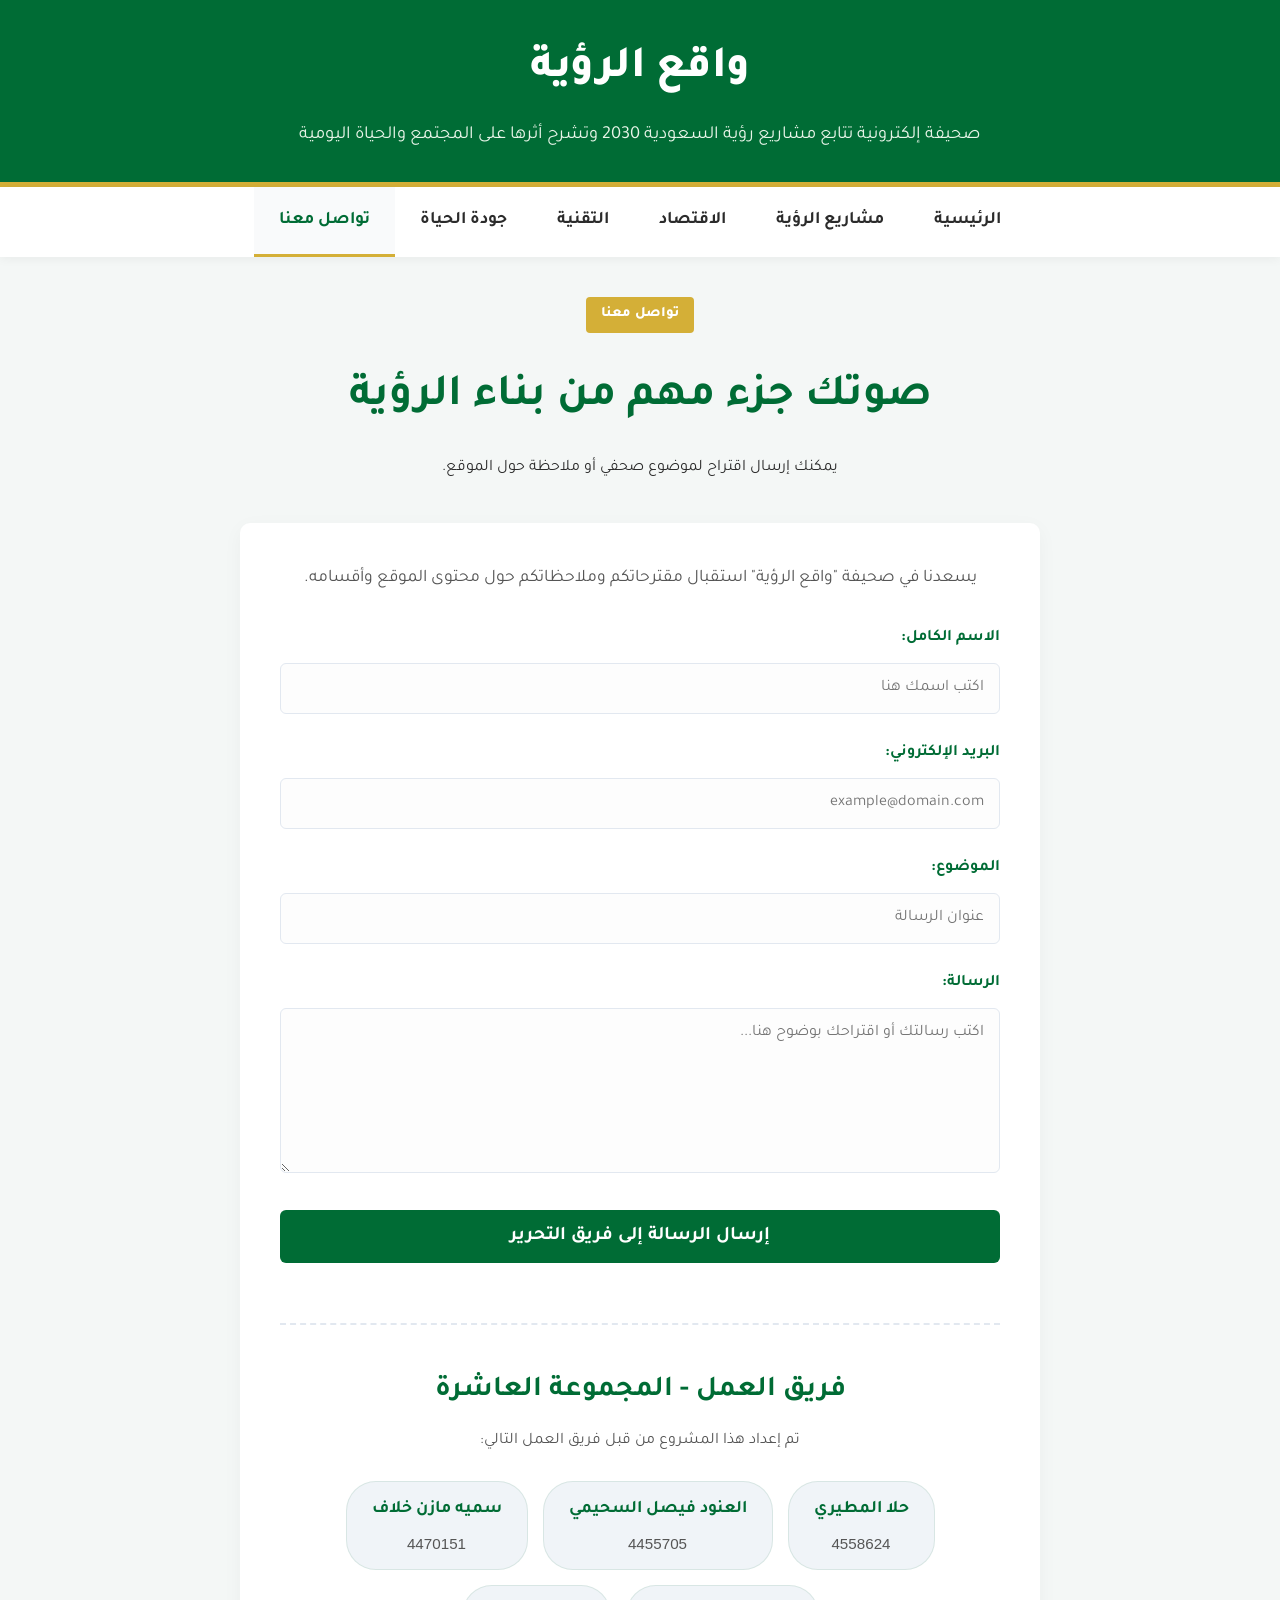
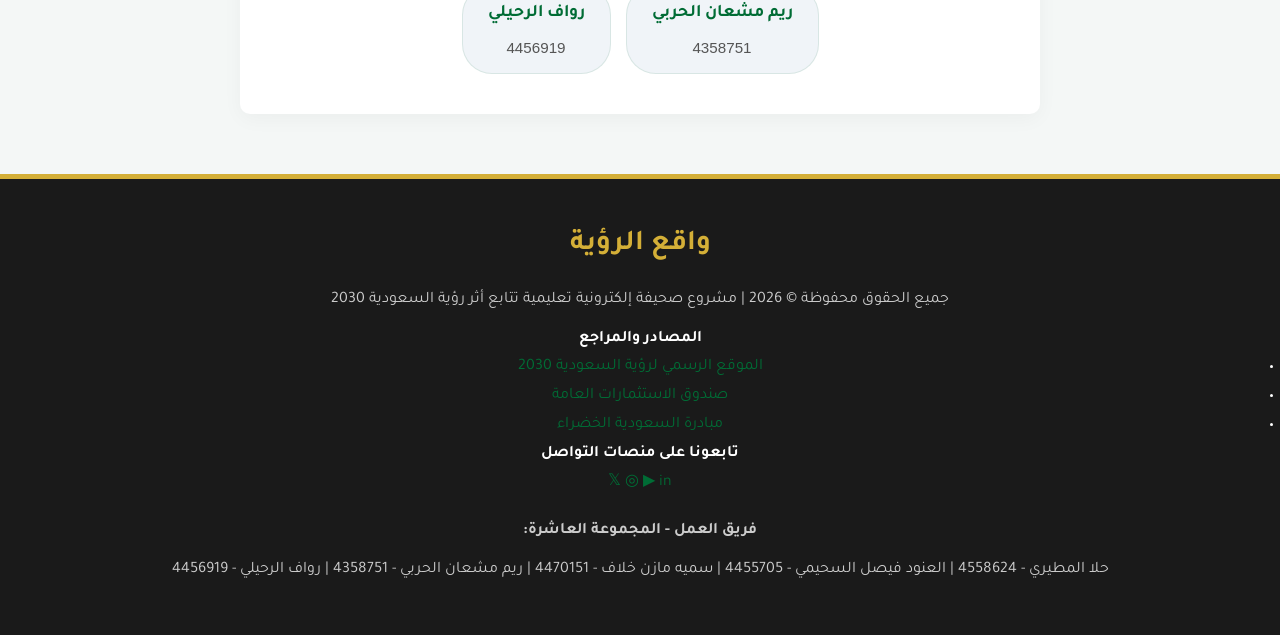
==== commit 378fd82a: "Add files via upload" ====
--- a/contact.html
+++ b/contact.html
@@ -28,32 +28,33 @@
         <div class="article-header">
             <span class="editorial-label">تواصل معنا</span>
             <h1>صوتك جزء مهم من بناء الرؤية</h1>
+            <p class="article-lead">يمكنك إرسال اقتراح لموضوع صحفي أو ملاحظة حول الموقع.</p>
         </div>
 
         <div class="contact-container">
             <p style="text-align: center; margin-bottom: 30px; color: var(--text-light); font-size: 1.1rem;">
-                يسعدنا في هيئة تحرير صحيفة "واقع الرؤية" استقبال مقترحاتكم، استفساراتكم، ومشاركاتكم الصحفية. نرجو تعبئة النموذج أدناه وسيقوم فريقنا بالتواصل معكم.
+                يسعدنا في صحيفة "واقع الرؤية" استقبال مقترحاتكم وملاحظاتكم حول محتوى الموقع وأقسامه.
             </p>
 
             <form id="contactForm">
                 <div class="form-group">
                     <label for="name">الاسم الكامل:</label>
-                    <input type="text" id="name" name="name" required placeholder="أدخل اسمك الكريم هنا">
+                    <input type="text" id="name" name="name" required placeholder="اكتب اسمك هنا">
                 </div>
 
                 <div class="form-group">
                     <label for="email">البريد الإلكتروني:</label>
-                    <input type="email" id="email" name="email" required placeholder="مثال: example@domain.com">
+                    <input type="email" id="email" name="email" required placeholder="example@domain.com">
                 </div>
 
                 <div class="form-group">
                     <label for="subject">الموضوع:</label>
-                    <input type="text" id="subject" name="subject" required placeholder="عنوان رسالتك أو استفسارك">
+                    <input type="text" id="subject" name="subject" required placeholder="عنوان الرسالة">
                 </div>
 
                 <div class="form-group">
                     <label for="message">الرسالة:</label>
-                    <textarea id="message" name="message" rows="7" required placeholder="اكتب تفاصيل رسالتك، اقتراحك، أو استفسارك بوضوح هنا..."></textarea>
+                    <textarea id="message" name="message" rows="7" required placeholder="اكتب رسالتك أو اقتراحك بوضوح هنا..."></textarea>
                 </div>
 
                 <button type="submit" class="submit-btn">إرسال الرسالة إلى فريق التحرير</button>
@@ -61,7 +62,7 @@
 
             <div class="team-section">
                 <h3>فريق العمل - المجموعة العاشرة</h3>
-                <p class="team-desc">تم التخطيط التحريري، وتصميم واجهات المستخدم، والتطوير البرمجي لهذا المشروع من قبل فريق العمل المكون من:</p>
+                <p class="team-desc">تم إعداد هذا المشروع من قبل فريق العمل التالي:</p>
                 <ul class="team-list">
                     <li>حلا المطيري <span>4558624</span></li>
                     <li>العنود فيصل السحيمي <span>4455705</span></li>
@@ -76,13 +77,42 @@
 
     <footer>
         <h3>واقع الرؤية</h3>
-        <p>جميع الحقوق محفوظة &copy; 2026 | مشروع صحيفة إلكترونية متكاملة تتابع إنجازات التحول الوطني</p>
+        <p>جميع الحقوق محفوظة &copy; 2026 | مشروع صحيفة إلكترونية تعليمية تتابع أثر رؤية السعودية 2030</p>
+
+        <div class="footer-sources">
+            <h4>المصادر والمراجع</h4>
+            <ul>
+                <li><a href="https://www.vision2030.gov.sa/ar/overview" target="_blank" rel="noopener noreferrer">الموقع الرسمي لرؤية السعودية 2030</a></li>
+                <li><a href="https://www.pif.gov.sa/ar/" target="_blank" rel="noopener noreferrer">صندوق الاستثمارات العامة</a></li>
+                <li><a href="https://www.sgi.gov.sa/ar/" target="_blank" rel="noopener noreferrer">مبادرة السعودية الخضراء</a></li>
+            </ul>
+        </div>
+
+        <div class="social-section">
+            <h4>تابعونا على منصات التواصل</h4>
+            <div class="social-links">
+                <a href="https://x.com/" target="_blank" rel="noopener noreferrer" aria-label="منصة إكس" title="إكس">
+                    <span class="social-icon">𝕏</span>
+                </a>
+                <a href="https://www.instagram.com/" target="_blank" rel="noopener noreferrer" aria-label="إنستغرام" title="إنستغرام">
+                    <span class="social-icon">◎</span>
+                </a>
+                <a href="https://www.youtube.com/" target="_blank" rel="noopener noreferrer" aria-label="يوتيوب" title="يوتيوب">
+                    <span class="social-icon">▶</span>
+                </a>
+                <a href="https://www.linkedin.com/" target="_blank" rel="noopener noreferrer" aria-label="لينكدإن" title="لينكدإن">
+                    <span class="social-icon">in</span>
+                </a>
+            </div>
+        </div>
+
         <div class="footer-team">
             <p><strong>فريق العمل - المجموعة العاشرة:</strong></p>
             <p>حلا المطيري - 4558624 | العنود فيصل السحيمي - 4455705 | سميه مازن خلاف - 4470151 | ريم مشعان الحربي - 4358751 | رواف الرحيلي - 4456919</p>
         </div>
     </footer>
 
+
     <script src="script.js"></script>
 </body>
 </html>
--- a/style.css
+++ b/style.css
@@ -443,3 +443,12 @@
         font-size: 1.4rem;
     }
 }
+
+
+.team-list li span {
+    display: block;
+    color: var(--text-light);
+    font-size: 0.95rem;
+    font-weight: 500;
+    margin-top: 4px;
+}
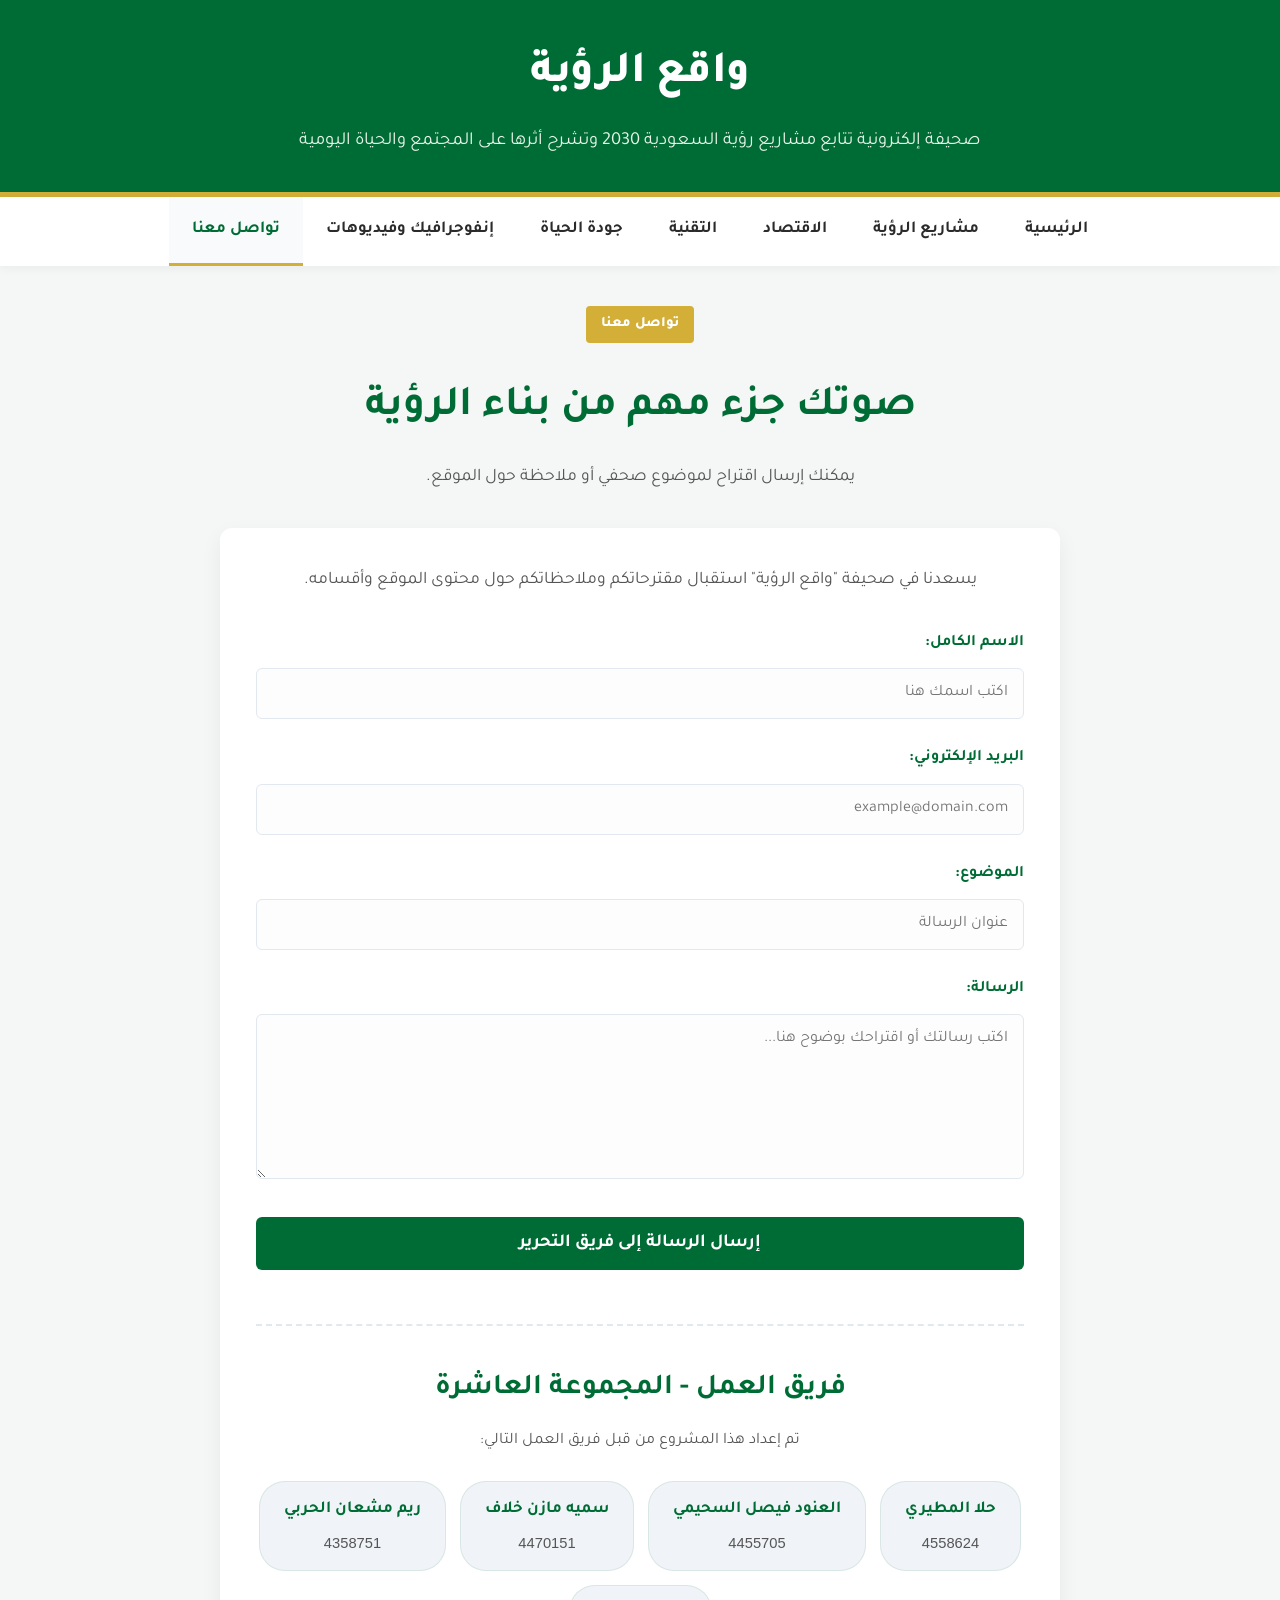
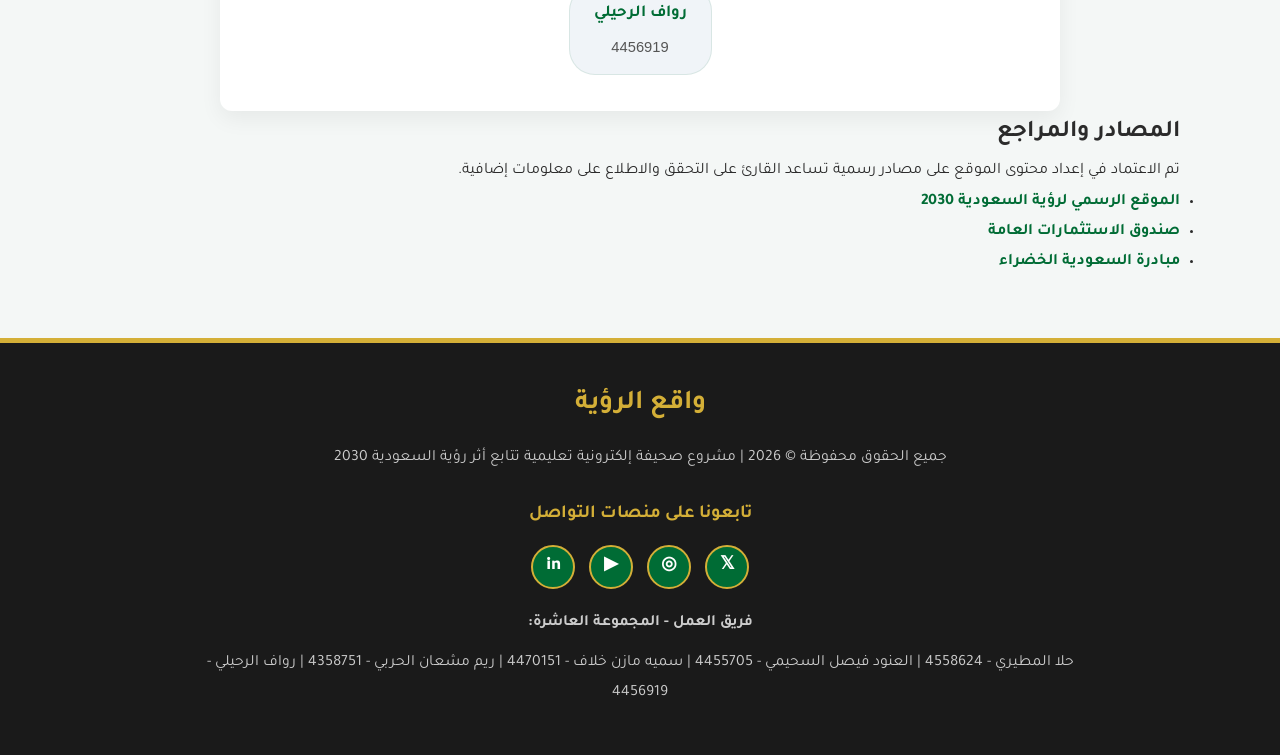
==== commit c24f9baf: "Add files via upload" ====
--- a/contact.html
+++ b/contact.html
@@ -20,6 +20,7 @@
             <li><a href="economy.html">الاقتصاد</a></li>
             <li><a href="technology.html">التقنية</a></li>
             <li><a href="quality.html">جودة الحياة</a></li>
+            <li><a href="media.html">إنفوجرافيك وفيديوهات</a></li>
             <li><a href="contact.html" class="active">تواصل معنا</a></li>
         </ul>
     </nav>
@@ -72,6 +73,16 @@
                 </ul>
             </div>
         </div>
+
+        <section class="references-section">
+            <h2>المصادر والمراجع</h2>
+            <p>تم الاعتماد في إعداد محتوى الموقع على مصادر رسمية تساعد القارئ على التحقق والاطلاع على معلومات إضافية.</p>
+            <ul>
+                <li><a href="https://www.vision2030.gov.sa/ar/overview" target="_blank" rel="noopener noreferrer">الموقع الرسمي لرؤية السعودية 2030</a></li>
+                <li><a href="https://www.pif.gov.sa/ar/" target="_blank" rel="noopener noreferrer">صندوق الاستثمارات العامة</a></li>
+                <li><a href="https://www.sgi.gov.sa/ar/" target="_blank" rel="noopener noreferrer">مبادرة السعودية الخضراء</a></li>
+            </ul>
+        </section>
     </main>
 
 
@@ -79,30 +90,13 @@
         <h3>واقع الرؤية</h3>
         <p>جميع الحقوق محفوظة &copy; 2026 | مشروع صحيفة إلكترونية تعليمية تتابع أثر رؤية السعودية 2030</p>
 
-        <div class="footer-sources">
-            <h4>المصادر والمراجع</h4>
-            <ul>
-                <li><a href="https://www.vision2030.gov.sa/ar/overview" target="_blank" rel="noopener noreferrer">الموقع الرسمي لرؤية السعودية 2030</a></li>
-                <li><a href="https://www.pif.gov.sa/ar/" target="_blank" rel="noopener noreferrer">صندوق الاستثمارات العامة</a></li>
-                <li><a href="https://www.sgi.gov.sa/ar/" target="_blank" rel="noopener noreferrer">مبادرة السعودية الخضراء</a></li>
-            </ul>
-        </div>
-
         <div class="social-section">
             <h4>تابعونا على منصات التواصل</h4>
             <div class="social-links">
-                <a href="https://x.com/" target="_blank" rel="noopener noreferrer" aria-label="منصة إكس" title="إكس">
-                    <span class="social-icon">𝕏</span>
-                </a>
-                <a href="https://www.instagram.com/" target="_blank" rel="noopener noreferrer" aria-label="إنستغرام" title="إنستغرام">
-                    <span class="social-icon">◎</span>
-                </a>
-                <a href="https://www.youtube.com/" target="_blank" rel="noopener noreferrer" aria-label="يوتيوب" title="يوتيوب">
-                    <span class="social-icon">▶</span>
-                </a>
-                <a href="https://www.linkedin.com/" target="_blank" rel="noopener noreferrer" aria-label="لينكدإن" title="لينكدإن">
-                    <span class="social-icon">in</span>
-                </a>
+                <a href="https://x.com/" target="_blank" rel="noopener noreferrer" aria-label="منصة إكس" title="إكس"><span class="social-icon">𝕏</span></a>
+                <a href="https://www.instagram.com/" target="_blank" rel="noopener noreferrer" aria-label="إنستغرام" title="إنستغرام"><span class="social-icon">◎</span></a>
+                <a href="https://www.youtube.com/" target="_blank" rel="noopener noreferrer" aria-label="يوتيوب" title="يوتيوب"><span class="social-icon">▶</span></a>
+                <a href="https://www.linkedin.com/" target="_blank" rel="noopener noreferrer" aria-label="لينكدإن" title="لينكدإن"><span class="social-icon">in</span></a>
             </div>
         </div>
 
@@ -112,7 +106,6 @@
         </div>
     </footer>
 
-
     <script src="script.js"></script>
 </body>
 </html>
--- a/style.css
+++ b/style.css
@@ -1,11 +1,8 @@
 /* ==========================================================================
-   ملف التنسيقات الأساسي - صحيفة "واقع الرؤية"
+   صحيفة "واقع الرؤية" - تنسيق الموقع
    ========================================================================== */
-
-/* استيراد خط تجوال المخصص للنصوص العربية */
 @import url('https://fonts.googleapis.com/css2?family=Tajawal:wght@400;500;700;800&display=swap');
 
-/* تعريف المتغيرات اللونية والهيكلية */
 :root {
     --primary-color: #006C35;
     --secondary-color: #D4AF37;
@@ -14,10 +11,10 @@
     --bg-page: #F4F7F6;
     --bg-white: #FFFFFF;
     --border-color: #E2E8F0;
+    --shadow: 0 8px 22px rgba(0,0,0,0.06);
     --transition-speed: 0.3s;
 }
 
-/* إعادة ضبط المتصفح الأساسية */
 * {
     margin: 0;
     padding: 0;
@@ -28,30 +25,27 @@
 body {
     background-color: var(--bg-page);
     color: var(--text-dark);
-    line-height: 1.8;
+    line-height: 1.9;
     direction: rtl;
     text-align: right;
     font-size: 16px;
 }
 
-/* تنسيقات الروابط العامة */
 a {
     text-decoration: none;
     color: var(--primary-color);
     transition: color var(--transition-speed) ease;
+    font-weight: 700;
 }
 
 a:hover {
     color: var(--secondary-color);
 }
 
-/* ==========================================================================
-   ترويسة الموقع
-   ========================================================================== */
 header {
     background-color: var(--primary-color);
     color: var(--bg-white);
-    padding: 30px 5%;
+    padding: 32px 5%;
     text-align: center;
     border-bottom: 5px solid var(--secondary-color);
     box-shadow: 0 4px 6px rgba(0, 0, 0, 0.1);
@@ -66,13 +60,9 @@
 
 header p {
     font-size: 1.15rem;
-    font-weight: 400;
     color: #E8F5E9;
 }
 
-/* ==========================================================================
-   شريط التنقل
-   ========================================================================== */
 nav {
     background-color: var(--bg-white);
     box-shadow: 0 2px 10px rgba(0,0,0,0.05);
@@ -86,20 +76,14 @@
     display: flex;
     justify-content: center;
     flex-wrap: wrap;
-    padding: 0;
-    margin: 0;
-}
-
-nav ul li {
-    margin: 0;
 }
 
 nav ul li a {
     display: block;
     color: var(--text-dark);
     font-weight: 700;
-    font-size: 1.1rem;
-    padding: 18px 25px;
+    font-size: 1.05rem;
+    padding: 17px 23px;
     border-bottom: 3px solid transparent;
 }
 
@@ -110,24 +94,45 @@
     border-bottom: 3px solid var(--secondary-color);
 }
 
-/* ==========================================================================
-   المحتوى الرئيسي
-   ========================================================================== */
 main {
-    max-width: 1100px;
+    max-width: 1120px;
     margin: 40px auto;
     padding: 0 20px;
 }
 
-/* الافتتاحية والمقدمات الصحفية */
+.editorial-intro,
+.article-content,
+.contact-container {
+    background-color: var(--bg-white);
+    padding: 36px;
+    border-radius: 12px;
+    box-shadow: var(--shadow);
+}
+
 .editorial-intro {
-    background-color: var(--bg-white);
-    padding: 40px;
-    border-radius: 10px;
-    box-shadow: 0 4px 15px rgba(0,0,0,0.03);
     margin-bottom: 40px;
     border-right: 6px solid var(--primary-color);
-    position: relative;
+}
+
+.intro-layout {
+    display: grid;
+    grid-template-columns: 1fr 0.9fr;
+    gap: 28px;
+    align-items: center;
+}
+
+.intro-image,
+.article-content img,
+.card-img {
+    width: 100%;
+    display: block;
+    object-fit: cover;
+}
+
+.intro-image {
+    border-radius: 14px;
+    min-height: 260px;
+    box-shadow: 0 8px 18px rgba(0,0,0,0.10);
 }
 
 .editorial-label {
@@ -143,15 +148,16 @@
 
 .editorial-intro h2 {
     color: var(--primary-color);
-    font-size: 2.2rem;
-    margin-bottom: 20px;
-    line-height: 1.4;
-}
-
-.editorial-intro p {
-    font-size: 1.15rem;
-    color: var(--text-light);
-    margin-bottom: 15px;
+    font-size: 2.15rem;
+    margin-bottom: 18px;
+    line-height: 1.45;
+}
+
+.editorial-intro p,
+.article-content p {
+    font-size: 1.1rem;
+    color: #444;
+    margin-bottom: 16px;
     text-align: justify;
 }
 
@@ -159,44 +165,39 @@
     color: var(--primary-color);
     border-bottom: 2px solid var(--border-color);
     padding-bottom: 10px;
-    margin-bottom: 25px;
+    margin: 38px 0 25px;
     font-size: 1.8rem;
 }
 
-/* ==========================================================================
-   البطاقات الإخبارية
-   ========================================================================== */
 .cards-grid {
     display: grid;
     grid-template-columns: repeat(auto-fit, minmax(260px, 1fr));
-    gap: 30px;
+    gap: 28px;
     margin-top: 20px;
 }
 
 .card {
     background-color: var(--bg-white);
-    border-radius: 10px;
+    border-radius: 12px;
     overflow: hidden;
-    box-shadow: 0 5px 15px rgba(0,0,0,0.05);
+    box-shadow: var(--shadow);
     transition: transform var(--transition-speed) ease, box-shadow var(--transition-speed) ease;
     display: flex;
     flex-direction: column;
 }
 
 .card:hover {
-    transform: translateY(-8px);
-    box-shadow: 0 12px 25px rgba(0,0,0,0.1);
+    transform: translateY(-6px);
+    box-shadow: 0 12px 25px rgba(0,0,0,0.10);
 }
 
 .card-img {
-    width: 100%;
-    height: 220px;
-    object-fit: cover;
-    border-bottom: 3px solid var(--secondary-color);
+    height: 210px;
+    border-bottom: 4px solid var(--secondary-color);
 }
 
 .card-content {
-    padding: 25px;
+    padding: 24px;
     flex-grow: 1;
     display: flex;
     flex-direction: column;
@@ -204,14 +205,14 @@
 
 .card-content h3 {
     color: var(--primary-color);
-    margin-bottom: 15px;
-    font-size: 1.5rem;
+    margin-bottom: 12px;
+    font-size: 1.45rem;
 }
 
 .card-content p {
     color: var(--text-light);
-    margin-bottom: 25px;
-    font-size: 1.05rem;
+    margin-bottom: 22px;
+    font-size: 1.03rem;
     flex-grow: 1;
 }
 
@@ -231,73 +232,65 @@
     color: var(--bg-white);
 }
 
-/* ==========================================================================
-   صفحات المقالات
-   ========================================================================== */
 .article-header {
     text-align: center;
-    margin-bottom: 40px;
+    margin-bottom: 34px;
 }
 
 .article-header h1 {
     color: var(--primary-color);
-    font-size: 2.8rem;
-    margin-bottom: 15px;
-    margin-top: 10px;
-}
-
-.article-content {
-    background-color: var(--bg-white);
-    padding: 50px;
-    border-radius: 10px;
-    box-shadow: 0 5px 20px rgba(0,0,0,0.04);
-}
-
-.article-content h3 {
-    color: var(--secondary-color);
-    margin-top: 40px;
-    margin-bottom: 20px;
-    font-size: 1.6rem;
+    font-size: 2.65rem;
+    margin: 10px auto 12px;
+    max-width: 850px;
+}
+
+.article-lead {
+    max-width: 820px;
+    margin: 0 auto;
+    color: var(--text-light);
+    font-size: 1.1rem;
+}
+
+.article-content img {
+    max-height: 470px;
+    border-radius: 12px;
+    margin: 25px 0 35px;
+    box-shadow: 0 4px 10px rgba(0,0,0,0.08);
+}
+
+.topic-block {
+    padding: 22px 0;
+    border-top: 1px solid var(--border-color);
+}
+
+.topic-block:first-of-type {
+    border-top: none;
+}
+
+.topic-block h3 {
+    color: var(--primary-color);
+    margin-bottom: 14px;
+    font-size: 1.55rem;
+    border-right: 4px solid var(--secondary-color);
+    padding-right: 14px;
+}
+
+.source-note {
+    background: #f8fbf9;
     border-right: 4px solid var(--primary-color);
-    padding-right: 15px;
-}
-
-.article-content p {
-    margin-bottom: 25px;
-    font-size: 1.15rem;
-    color: #444;
-    text-align: justify;
-}
-
-.article-content img {
-    width: 100%;
-    height: auto;
-    max-height: 500px;
-    object-fit: cover;
-    border-radius: 10px;
-    margin: 30px 0;
-    box-shadow: 0 4px 10px rgba(0,0,0,0.1);
-}
-
-.article-content a {
-    font-weight: bold;
-    border-bottom: 1px dashed var(--primary-color);
-}
-
-/* ==========================================================================
-   نموذج التواصل وفريق العمل
-   ========================================================================== */
+    padding: 14px 18px;
+    border-radius: 8px;
+    color: var(--text-light);
+    margin: 18px 0;
+}
+
 .contact-container {
-    background-color: var(--bg-white);
-    padding: 40px;
-    border-radius: 10px;
-    box-shadow: 0 5px 20px rgba(0,0,0,0.04);
-    max-width: 800px;
+    max-width: 840px;
     margin: 0 auto;
 }
 
 .form-group {
-    margin-bottom: 25px;
+    margin-bottom: 24px;
 }
 
 .form-group label {
@@ -313,10 +306,8 @@
     padding: 15px;
     border: 1px solid var(--border-color);
     border-radius: 6px;
-    font-family: inherit;
     font-size: 1rem;
     background-color: #FDFDFD;
-    transition: border-color var(--transition-speed);
 }
 
 .form-group input:focus,
@@ -331,11 +322,10 @@
     color: var(--bg-white);
     border: none;
     padding: 15px 40px;
-    font-size: 1.2rem;
+    font-size: 1.15rem;
     font-weight: bold;
     border-radius: 6px;
     cursor: pointer;
-    transition: background-color var(--transition-speed);
     width: 100%;
 }
 
@@ -343,10 +333,9 @@
     background-color: var(--secondary-color);
 }
 
-/* قسم فريق العمل */
 .team-section {
-    margin-top: 60px;
-    padding-top: 40px;
+    margin-top: 54px;
+    padding-top: 36px;
     border-top: 2px dashed var(--border-color);
     text-align: center;
 }
@@ -359,7 +348,7 @@
 
 .team-desc {
     color: var(--text-light);
-    margin-bottom: 25px;
+    margin-bottom: 24px;
 }
 
 .team-list {
@@ -367,88 +356,159 @@
     display: flex;
     justify-content: center;
     flex-wrap: wrap;
-    gap: 15px;
+    gap: 14px;
 }
 
 .team-list li {
     background-color: #F0F4F8;
     color: var(--primary-color);
-    padding: 12px 25px;
-    border-radius: 30px;
+    padding: 12px 24px;
+    border-radius: 26px;
     font-weight: 700;
-    font-size: 1.1rem;
+    font-size: 1.05rem;
     border: 1px solid rgba(0, 108, 53, 0.1);
 }
 
-/* ==========================================================================
-   التذييل
-   ========================================================================== */
+.team-list li span {
+    display: block;
+    color: var(--text-light);
+    font-size: 0.92rem;
+    font-weight: 500;
+    margin-top: 4px;
+}
+
 footer {
     background-color: #1A1A1A;
     color: var(--bg-white);
     text-align: center;
-    padding: 40px 20px;
+    padding: 36px 20px;
     margin-top: 60px;
     border-top: 5px solid var(--secondary-color);
 }
 
 footer h3 {
     color: var(--secondary-color);
-    margin-bottom: 15px;
-    font-size: 1.8rem;
+    margin-bottom: 14px;
+    font-size: 1.7rem;
 }
 
 footer p {
     color: #CCCCCC;
     margin-bottom: 10px;
-    font-size: 1rem;
+    font-size: 0.98rem;
 }
 
 .footer-team {
-    margin-top: 20px;
-    font-size: 0.95rem;
+    margin: 20px auto 0;
+    max-width: 900px;
+    font-size: 0.93rem;
     color: #999999;
 }
 
-/* ==========================================================================
-   التجاوب مع الشاشات الصغيرة
-   ========================================================================== */
 @media (max-width: 768px) {
     header h1 {
         font-size: 2.2rem;
     }
 
     nav ul li a {
-        padding: 12px 15px;
-        font-size: 1rem;
-    }
-
-    .editorial-intro {
-        padding: 25px;
+        padding: 12px 14px;
+        font-size: 0.98rem;
+    }
+
+    main {
+        margin: 28px auto;
+        padding: 0 14px;
+    }
+
+    .intro-layout {
+        grid-template-columns: 1fr;
+    }
+
+    .editorial-intro,
+    .article-content,
+    .contact-container {
+        padding: 24px;
     }
 
     .editorial-intro h2 {
-        font-size: 1.8rem;
+        font-size: 1.75rem;
     }
 
     .article-header h1 {
-        font-size: 2.2rem;
-    }
-
-    .article-content {
-        padding: 25px;
-    }
-
-    .article-content h3 {
-        font-size: 1.4rem;
-    }
-}
-
-
-.team-list li span {
-    display: block;
-    color: var(--text-light);
-    font-size: 0.95rem;
-    font-weight: 500;
-    margin-top: 4px;
-}
+        font-size: 2.1rem;
+    }
+
+    .topic-block h3 {
+        font-size: 1.35rem;
+    }
+}
+
+
+.footer-sources,
+.social-section {
+    margin: 24px auto 0;
+    max-width: 760px;
+}
+
+.footer-sources h4,
+.social-section h4 {
+    color: var(--secondary-color);
+    margin-bottom: 12px;
+    font-size: 1.15rem;
+}
+
+.footer-sources ul {
+    list-style: none;
+    display: flex;
+    justify-content: center;
+    flex-wrap: wrap;
+    gap: 12px;
+}
+
+.footer-sources li {
+    background: rgba(255, 255, 255, 0.08);
+    border: 1px solid rgba(255, 255, 255, 0.12);
+    border-radius: 999px;
+    padding: 8px 14px;
+}
+
+.footer-sources a {
+    color: #f2f2f2;
+    font-weight: 600;
+}
+
+.footer-sources a:hover {
+    color: var(--secondary-color);
+}
+
+.social-links {
+    display: flex;
+    justify-content: center;
+    gap: 14px;
+    flex-wrap: wrap;
+}
+
+.social-links a {
+    width: 44px;
+    height: 44px;
+    border-radius: 50%;
+    background: var(--primary-color);
+    color: #ffffff;
+    border: 2px solid var(--secondary-color);
+    display: inline-flex;
+    align-items: center;
+    justify-content: center;
+    transition: transform 0.25s ease, background-color 0.25s ease;
+}
+
+.social-links a:hover {
+    transform: translateY(-4px);
+    background: var(--secondary-color);
+    color: #1A1A1A;
+}
+
+.social-icon {
+    font-size: 1.15rem;
+    font-weight: 800;
+    line-height: 1;
+}
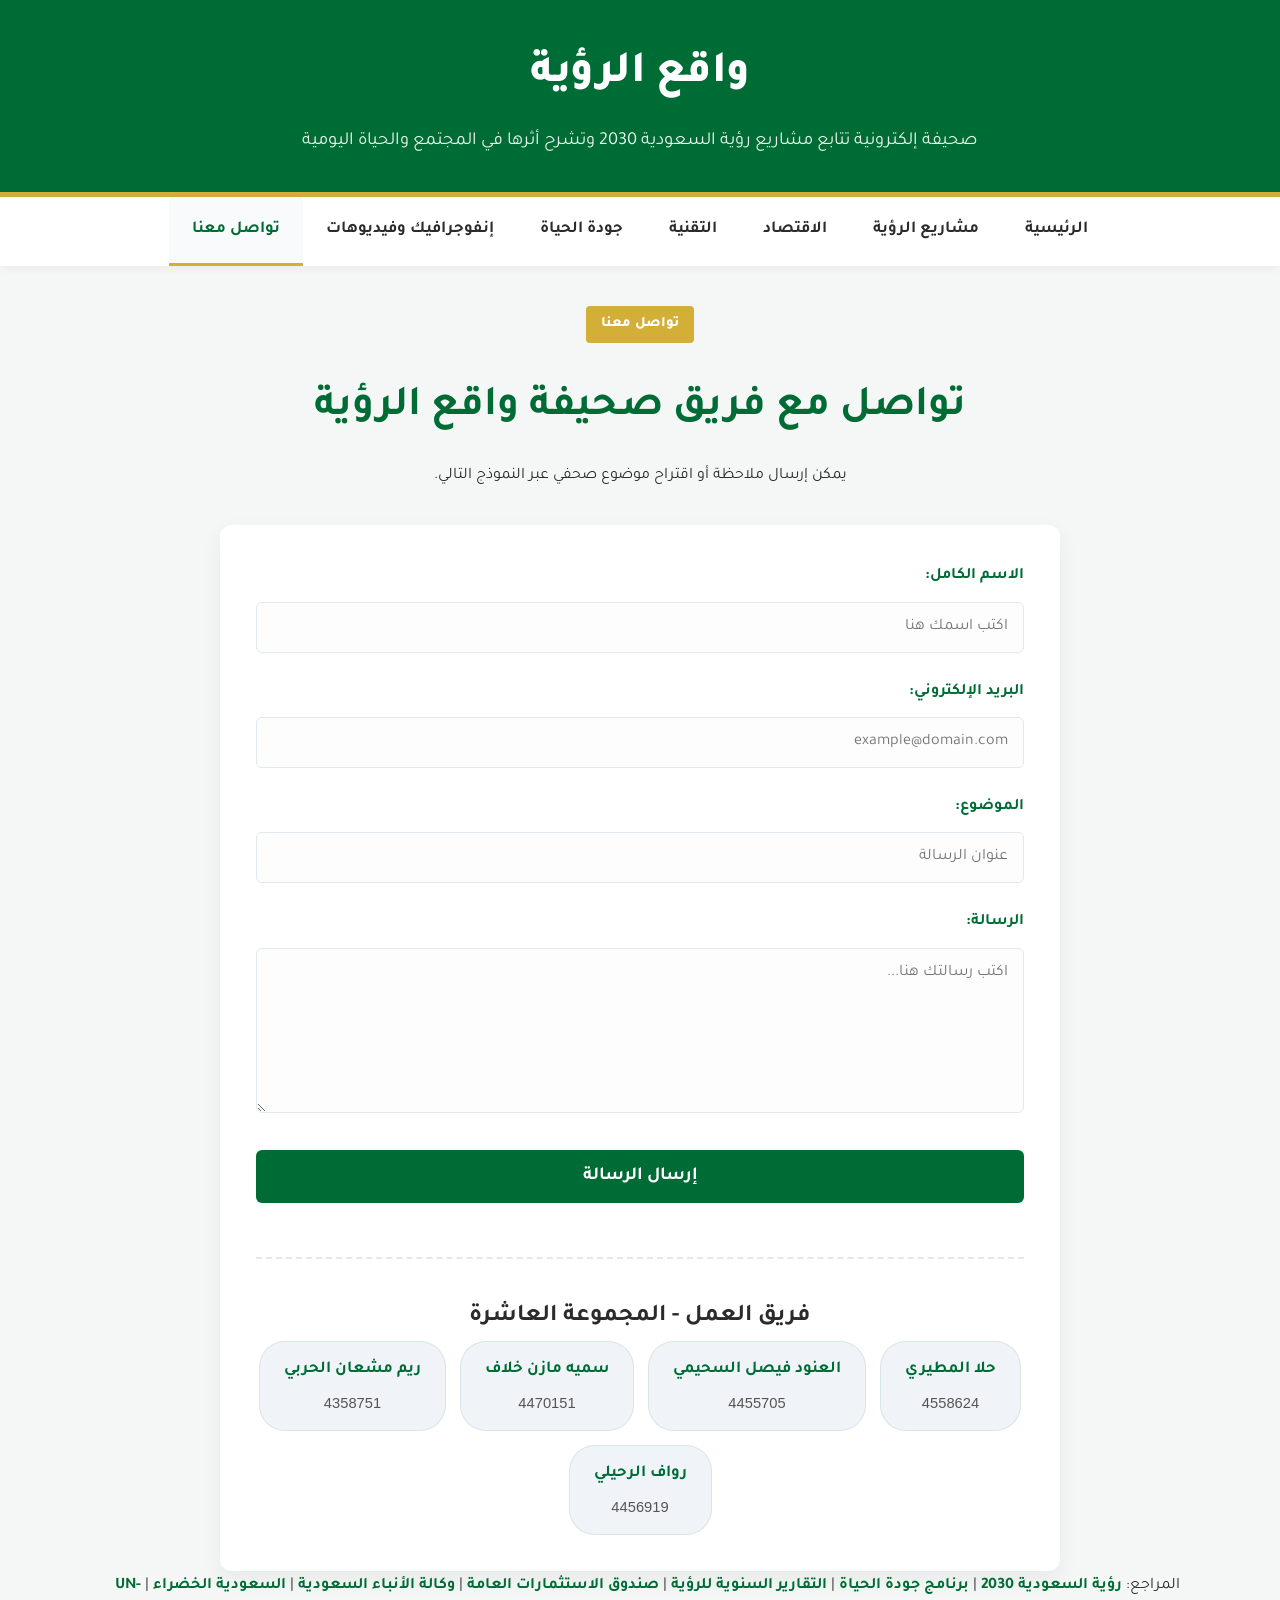
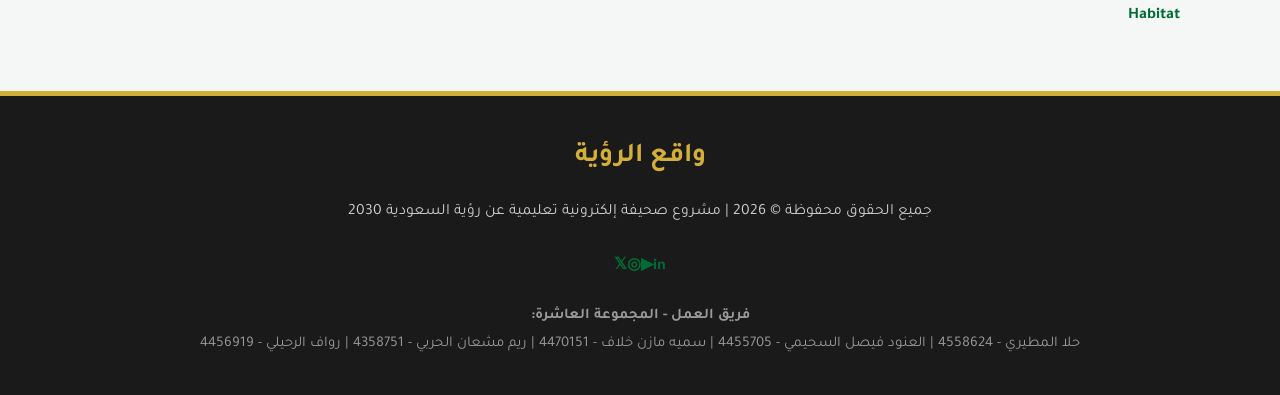
==== commit 2a971fdf: "Add files via upload" ====
--- a/contact.html
+++ b/contact.html
@@ -1,111 +1,14 @@
-<!DOCTYPE html>
-<html lang="ar" dir="rtl">
-<head>
-    <meta charset="UTF-8">
-    <meta name="viewport" content="width=device-width, initial-scale=1.0">
-    <title>واقع الرؤية | تواصل معنا</title>
-    <link rel="stylesheet" href="style.css">
-</head>
-<body>
-
-    <header>
-        <h1>واقع الرؤية</h1>
-        <p>صحيفة إلكترونية تتابع مشاريع رؤية السعودية 2030 وتشرح أثرها على المجتمع والحياة اليومية</p>
-    </header>
-
-    <nav>
-        <ul>
-            <li><a href="index.html">الرئيسية</a></li>
-            <li><a href="projects.html">مشاريع الرؤية</a></li>
-            <li><a href="economy.html">الاقتصاد</a></li>
-            <li><a href="technology.html">التقنية</a></li>
-            <li><a href="quality.html">جودة الحياة</a></li>
-            <li><a href="media.html">إنفوجرافيك وفيديوهات</a></li>
-            <li><a href="contact.html" class="active">تواصل معنا</a></li>
-        </ul>
-    </nav>
-
-    <main>
-        <div class="article-header">
-            <span class="editorial-label">تواصل معنا</span>
-            <h1>صوتك جزء مهم من بناء الرؤية</h1>
-            <p class="article-lead">يمكنك إرسال اقتراح لموضوع صحفي أو ملاحظة حول الموقع.</p>
-        </div>
-
-        <div class="contact-container">
-            <p style="text-align: center; margin-bottom: 30px; color: var(--text-light); font-size: 1.1rem;">
-                يسعدنا في صحيفة "واقع الرؤية" استقبال مقترحاتكم وملاحظاتكم حول محتوى الموقع وأقسامه.
-            </p>
-
-            <form id="contactForm">
-                <div class="form-group">
-                    <label for="name">الاسم الكامل:</label>
-                    <input type="text" id="name" name="name" required placeholder="اكتب اسمك هنا">
-                </div>
-
-                <div class="form-group">
-                    <label for="email">البريد الإلكتروني:</label>
-                    <input type="email" id="email" name="email" required placeholder="example@domain.com">
-                </div>
-
-                <div class="form-group">
-                    <label for="subject">الموضوع:</label>
-                    <input type="text" id="subject" name="subject" required placeholder="عنوان الرسالة">
-                </div>
-
-                <div class="form-group">
-                    <label for="message">الرسالة:</label>
-                    <textarea id="message" name="message" rows="7" required placeholder="اكتب رسالتك أو اقتراحك بوضوح هنا..."></textarea>
-                </div>
-
-                <button type="submit" class="submit-btn">إرسال الرسالة إلى فريق التحرير</button>
-            </form>
-
-            <div class="team-section">
-                <h3>فريق العمل - المجموعة العاشرة</h3>
-                <p class="team-desc">تم إعداد هذا المشروع من قبل فريق العمل التالي:</p>
-                <ul class="team-list">
-                    <li>حلا المطيري <span>4558624</span></li>
-                    <li>العنود فيصل السحيمي <span>4455705</span></li>
-                    <li>سميه مازن خلاف <span>4470151</span></li>
-                    <li>ريم مشعان الحربي <span>4358751</span></li>
-                    <li>رواف الرحيلي <span>4456919</span></li>
-                </ul>
-            </div>
-        </div>
-
-        <section class="references-section">
-            <h2>المصادر والمراجع</h2>
-            <p>تم الاعتماد في إعداد محتوى الموقع على مصادر رسمية تساعد القارئ على التحقق والاطلاع على معلومات إضافية.</p>
-            <ul>
-                <li><a href="https://www.vision2030.gov.sa/ar/overview" target="_blank" rel="noopener noreferrer">الموقع الرسمي لرؤية السعودية 2030</a></li>
-                <li><a href="https://www.pif.gov.sa/ar/" target="_blank" rel="noopener noreferrer">صندوق الاستثمارات العامة</a></li>
-                <li><a href="https://www.sgi.gov.sa/ar/" target="_blank" rel="noopener noreferrer">مبادرة السعودية الخضراء</a></li>
-            </ul>
-        </section>
-    </main>
-
-
-    <footer>
-        <h3>واقع الرؤية</h3>
-        <p>جميع الحقوق محفوظة &copy; 2026 | مشروع صحيفة إلكترونية تعليمية تتابع أثر رؤية السعودية 2030</p>
-
-        <div class="social-section">
-            <h4>تابعونا على منصات التواصل</h4>
-            <div class="social-links">
-                <a href="https://x.com/" target="_blank" rel="noopener noreferrer" aria-label="منصة إكس" title="إكس"><span class="social-icon">𝕏</span></a>
-                <a href="https://www.instagram.com/" target="_blank" rel="noopener noreferrer" aria-label="إنستغرام" title="إنستغرام"><span class="social-icon">◎</span></a>
-                <a href="https://www.youtube.com/" target="_blank" rel="noopener noreferrer" aria-label="يوتيوب" title="يوتيوب"><span class="social-icon">▶</span></a>
-                <a href="https://www.linkedin.com/" target="_blank" rel="noopener noreferrer" aria-label="لينكدإن" title="لينكدإن"><span class="social-icon">in</span></a>
-            </div>
-        </div>
-
-        <div class="footer-team">
-            <p><strong>فريق العمل - المجموعة العاشرة:</strong></p>
-            <p>حلا المطيري - 4558624 | العنود فيصل السحيمي - 4455705 | سميه مازن خلاف - 4470151 | ريم مشعان الحربي - 4358751 | رواف الرحيلي - 4456919</p>
-        </div>
-    </footer>
-
-    <script src="script.js"></script>
-</body>
-</html>
+<!DOCTYPE html><html lang="ar" dir="rtl"><head><meta charset="UTF-8"><meta name="viewport" content="width=device-width, initial-scale=1.0"><title>واقع الرؤية | تواصل معنا</title><link rel="stylesheet" href="style.css"></head><body><header><div class="site-head"><h1>واقع الرؤية</h1><p>صحيفة إلكترونية تتابع مشاريع رؤية السعودية 2030 وتشرح أثرها في المجتمع والحياة اليومية</p></div></header><nav><ul><li><a href="index.html" class="">الرئيسية</a></li>
+<li><a href="projects.html" class="">مشاريع الرؤية</a></li>
+<li><a href="economy.html" class="">الاقتصاد</a></li>
+<li><a href="technology.html" class="">التقنية</a></li>
+<li><a href="quality.html" class="">جودة الحياة</a></li>
+<li><a href="media.html" class="">إنفوجرافيك وفيديوهات</a></li>
+<li><a href="contact.html" class="active">تواصل معنا</a></li></ul></nav><main><div class="article-header"><span class="editorial-label">تواصل معنا</span><h1>تواصل مع فريق صحيفة واقع الرؤية</h1><p>يمكن إرسال ملاحظة أو اقتراح موضوع صحفي عبر النموذج التالي.</p></div><section class="contact-container"><form id="contactForm"><div class="form-group"><label for="name">الاسم الكامل:</label><input type="text" id="name" required placeholder="اكتب اسمك هنا"></div><div class="form-group"><label for="email">البريد الإلكتروني:</label><input type="email" id="email" required placeholder="example@domain.com"></div><div class="form-group"><label for="subject">الموضوع:</label><input type="text" id="subject" required placeholder="عنوان الرسالة"></div><div class="form-group"><label for="message">الرسالة:</label><textarea id="message" rows="7" required placeholder="اكتب رسالتك هنا..."></textarea></div><button type="submit" class="submit-btn">إرسال الرسالة</button></form><div class="team-section"><h2>فريق العمل - المجموعة العاشرة</h2><ul class="team-list"><li>حلا المطيري <span>4558624</span></li><li>العنود فيصل السحيمي <span>4455705</span></li><li>سميه مازن خلاف <span>4470151</span></li><li>ريم مشعان الحربي <span>4358751</span></li><li>رواف الرحيلي <span>4456919</span></li></ul></div></section><p class="references-line">المراجع: 
+<a href="https://www.vision2030.gov.sa/ar/overview" target="_blank" rel="noopener noreferrer">رؤية السعودية 2030</a> |
+<a href="https://www.vision2030.gov.sa/ar/explore/programs/quality-of-life-program/" target="_blank" rel="noopener noreferrer">برنامج جودة الحياة</a> |
+<a href="https://www.vision2030.gov.sa/ar/annual-reports" target="_blank" rel="noopener noreferrer">التقارير السنوية للرؤية</a> |
+<a href="https://www.pif.gov.sa/ar/" target="_blank" rel="noopener noreferrer">صندوق الاستثمارات العامة</a> |
+<a href="https://www.spa.gov.sa/N2494454" target="_blank" rel="noopener noreferrer">وكالة الأنباء السعودية</a> |
+<a href="https://www.sgi.gov.sa/ar/" target="_blank" rel="noopener noreferrer">السعودية الخضراء</a> |
+<a href="https://unhabitat.org/" target="_blank" rel="noopener noreferrer">UN-Habitat</a></p></main><footer><h3>واقع الرؤية</h3><p>جميع الحقوق محفوظة &copy; 2026 | مشروع صحيفة إلكترونية تعليمية عن رؤية السعودية 2030</p><div class="social-section"><a href="https://x.com/" target="_blank" rel="noopener noreferrer" aria-label="إكس">𝕏</a><a href="https://www.instagram.com/" target="_blank" rel="noopener noreferrer" aria-label="إنستغرام">◎</a><a href="https://www.youtube.com/" target="_blank" rel="noopener noreferrer" aria-label="يوتيوب">▶</a><a href="https://www.linkedin.com/" target="_blank" rel="noopener noreferrer" aria-label="لينكدإن">in</a></div><p class="footer-team"><strong>فريق العمل - المجموعة العاشرة:</strong><br>حلا المطيري - 4558624 | العنود فيصل السحيمي - 4455705 | سميه مازن خلاف - 4470151 | ريم مشعان الحربي - 4358751 | رواف الرحيلي - 4456919</p></footer><script src="script.js"></script></body></html>
--- a/style.css
+++ b/style.css
@@ -1,6 +1,3 @@
-/* ==========================================================================
-   صحيفة "واقع الرؤية" - تنسيق الموقع
-   ========================================================================== */
 @import url('https://fonts.googleapis.com/css2?family=Tajawal:wght@400;500;700;800&display=swap');
 
 :root {
@@ -15,12 +12,7 @@
     --transition-speed: 0.3s;
 }
 
-* {
-    margin: 0;
-    padding: 0;
-    box-sizing: border-box;
-    font-family: 'Tajawal', Tahoma, Arial, sans-serif;
-}
+* { margin: 0; padding: 0; box-sizing: border-box; font-family: 'Tajawal', Tahoma, Arial, sans-serif; }
 
 body {
     background-color: var(--bg-page);
@@ -31,16 +23,8 @@
     font-size: 16px;
 }
 
-a {
-    text-decoration: none;
-    color: var(--primary-color);
-    transition: color var(--transition-speed) ease;
-    font-weight: 700;
-}
-
-a:hover {
-    color: var(--secondary-color);
-}
+a { text-decoration: none; color: var(--primary-color); transition: color var(--transition-speed) ease; font-weight: 700; }
+a:hover { color: var(--secondary-color); }
 
 header {
     background-color: var(--primary-color);
@@ -48,20 +32,11 @@
     padding: 32px 5%;
     text-align: center;
     border-bottom: 5px solid var(--secondary-color);
-    box-shadow: 0 4px 6px rgba(0, 0, 0, 0.1);
-}
-
-header h1 {
-    font-size: 2.8rem;
-    font-weight: 800;
-    margin-bottom: 8px;
-    letter-spacing: -0.5px;
-}
-
-header p {
-    font-size: 1.15rem;
-    color: #E8F5E9;
-}
+    box-shadow: 0 4px 6px rgba(0,0,0,0.1);
+}
+
+header h1 { font-size: 2.8rem; font-weight: 800; margin-bottom: 8px; letter-spacing: -0.5px; }
+header p { font-size: 1.15rem; color: #E8F5E9; }
 
 nav {
     background-color: var(--bg-white);
@@ -71,13 +46,7 @@
     z-index: 1000;
 }
 
-nav ul {
-    list-style: none;
-    display: flex;
-    justify-content: center;
-    flex-wrap: wrap;
-}
-
+nav ul { list-style: none; display: flex; justify-content: center; flex-wrap: wrap; }
 nav ul li a {
     display: block;
     color: var(--text-dark);
@@ -94,11 +63,7 @@
     border-bottom: 3px solid var(--secondary-color);
 }
 
-main {
-    max-width: 1120px;
-    margin: 40px auto;
-    padding: 0 20px;
-}
+main { max-width: 1120px; margin: 40px auto; padding: 0 20px; }
 
 .editorial-intro,
 .article-content,
@@ -109,21 +74,14 @@
     box-shadow: var(--shadow);
 }
 
-.editorial-intro {
-    margin-bottom: 40px;
-    border-right: 6px solid var(--primary-color);
-}
-
-.intro-layout {
-    display: grid;
-    grid-template-columns: 1fr 0.9fr;
-    gap: 28px;
-    align-items: center;
-}
+.editorial-intro { margin-bottom: 40px; border-right: 6px solid var(--primary-color); }
+
+.intro-layout { display: grid; grid-template-columns: 1fr 0.9fr; gap: 28px; align-items: center; }
 
 .intro-image,
 .article-content img,
-.card-img {
+.card-img,
+.topic-image {
     width: 100%;
     display: block;
     object-fit: cover;
@@ -146,12 +104,7 @@
     margin-bottom: 15px;
 }
 
-.editorial-intro h2 {
-    color: var(--primary-color);
-    font-size: 2.15rem;
-    margin-bottom: 18px;
-    line-height: 1.45;
-}
+.editorial-intro h2 { color: var(--primary-color); font-size: 2.15rem; margin-bottom: 18px; line-height: 1.45; }
 
 .editorial-intro p,
 .article-content p {
@@ -161,20 +114,9 @@
     text-align: justify;
 }
 
-.section-title {
-    color: var(--primary-color);
-    border-bottom: 2px solid var(--border-color);
-    padding-bottom: 10px;
-    margin: 38px 0 25px;
-    font-size: 1.8rem;
-}
-
-.cards-grid {
-    display: grid;
-    grid-template-columns: repeat(auto-fit, minmax(260px, 1fr));
-    gap: 28px;
-    margin-top: 20px;
-}
+.section-title { color: var(--primary-color); border-bottom: 2px solid var(--border-color); padding-bottom: 10px; margin: 38px 0 25px; font-size: 1.8rem; }
+
+.cards-grid { display: grid; grid-template-columns: repeat(auto-fit, minmax(260px, 1fr)); gap: 28px; margin-top: 20px; }
 
 .card {
     background-color: var(--bg-white);
@@ -186,35 +128,12 @@
     flex-direction: column;
 }
 
-.card:hover {
-    transform: translateY(-6px);
-    box-shadow: 0 12px 25px rgba(0,0,0,0.10);
-}
-
-.card-img {
-    height: 210px;
-    border-bottom: 4px solid var(--secondary-color);
-}
-
-.card-content {
-    padding: 24px;
-    flex-grow: 1;
-    display: flex;
-    flex-direction: column;
-}
-
-.card-content h3 {
-    color: var(--primary-color);
-    margin-bottom: 12px;
-    font-size: 1.45rem;
-}
-
-.card-content p {
-    color: var(--text-light);
-    margin-bottom: 22px;
-    font-size: 1.03rem;
-    flex-grow: 1;
-}
+.card:hover { transform: translateY(-6px); box-shadow: 0 12px 25px rgba(0,0,0,0.10); }
+.card-img { height: 210px; border-bottom: 4px solid var(--secondary-color); }
+
+.card-content { padding: 24px; flex-grow: 1; display: flex; flex-direction: column; }
+.card-content h3 { color: var(--primary-color); margin-bottom: 12px; font-size: 1.45rem; }
+.card-content p { color: var(--text-light); margin-bottom: 22px; font-size: 1.03rem; flex-grow: 1; }
 
 .read-more {
     display: inline-block;
@@ -227,31 +146,13 @@
     align-self: flex-start;
 }
 
-.read-more:hover {
-    background-color: var(--secondary-color);
-    color: var(--bg-white);
-}
-
-.article-header {
-    text-align: center;
-    margin-bottom: 34px;
-}
-
-.article-header h1 {
-    color: var(--primary-color);
-    font-size: 2.65rem;
-    margin: 10px auto 12px;
-    max-width: 850px;
-}
-
-.article-lead {
-    max-width: 820px;
-    margin: 0 auto;
-    color: var(--text-light);
-    font-size: 1.1rem;
-}
-
-.article-content img {
+.read-more:hover { background-color: var(--secondary-color); color: var(--bg-white); }
+
+.article-header { text-align: center; margin-bottom: 34px; }
+.article-header h1 { color: var(--primary-color); font-size: 2.65rem; margin: 10px auto 12px; max-width: 850px; }
+.article-lead { max-width: 820px; margin: 0 auto; color: var(--text-light); font-size: 1.1rem; }
+
+.article-main-image {
     max-height: 470px;
     border-radius: 12px;
     margin: 25px 0 35px;
@@ -259,13 +160,11 @@
 }
 
 .topic-block {
-    padding: 22px 0;
+    padding: 26px 0;
     border-top: 1px solid var(--border-color);
 }
 
-.topic-block:first-of-type {
-    border-top: none;
-}
+.topic-block:first-of-type { border-top: none; }
 
 .topic-block h3 {
     color: var(--primary-color);
@@ -273,6 +172,34 @@
     font-size: 1.55rem;
     border-right: 4px solid var(--secondary-color);
     padding-right: 14px;
+}
+
+.topic-image {
+    height: 240px;
+    border-radius: 12px;
+    margin: 12px 0 20px;
+    box-shadow: 0 4px 14px rgba(0,0,0,0.08);
+}
+
+.sub-heading {
+    color: var(--secondary-color);
+    font-size: 1.12rem;
+    margin: 14px 0 6px;
+    font-weight: 800;
+}
+
+.key-points {
+    background: #f8fbf9;
+    border: 1px solid var(--border-color);
+    border-right: 4px solid var(--secondary-color);
+    padding: 14px 20px;
+    border-radius: 8px;
+    margin: 14px 0;
+}
+
+.key-points li {
+    margin-right: 18px;
+    color: var(--text-light);
 }
 
 .source-note {
@@ -284,21 +211,9 @@
     margin: 18px 0;
 }
 
-.contact-container {
-    max-width: 840px;
-    margin: 0 auto;
-}
-
-.form-group {
-    margin-bottom: 24px;
-}
-
-.form-group label {
-    display: block;
-    margin-bottom: 10px;
-    font-weight: 700;
-    color: var(--primary-color);
-}
+.contact-container { max-width: 840px; margin: 0 auto; }
+.form-group { margin-bottom: 24px; }
+.form-group label { display: block; margin-bottom: 10px; font-weight: 700; color: var(--primary-color); }
 
 .form-group input,
 .form-group textarea {
@@ -311,11 +226,7 @@
 }
 
 .form-group input:focus,
-.form-group textarea:focus {
-    outline: none;
-    border-color: var(--secondary-color);
-    background-color: var(--bg-white);
-}
+.form-group textarea:focus { outline: none; border-color: var(--secondary-color); background-color: var(--bg-white); }
 
 .submit-btn {
     background-color: var(--primary-color);
@@ -329,36 +240,13 @@
     width: 100%;
 }
 
-.submit-btn:hover {
-    background-color: var(--secondary-color);
-}
-
-.team-section {
-    margin-top: 54px;
-    padding-top: 36px;
-    border-top: 2px dashed var(--border-color);
-    text-align: center;
-}
-
-.team-section h3 {
-    color: var(--primary-color);
-    margin-bottom: 10px;
-    font-size: 1.8rem;
-}
-
-.team-desc {
-    color: var(--text-light);
-    margin-bottom: 24px;
-}
-
-.team-list {
-    list-style: none;
-    display: flex;
-    justify-content: center;
-    flex-wrap: wrap;
-    gap: 14px;
-}
-
+.submit-btn:hover { background-color: var(--secondary-color); }
+
+.team-section { margin-top: 54px; padding-top: 36px; border-top: 2px dashed var(--border-color); text-align: center; }
+.team-section h3 { color: var(--primary-color); margin-bottom: 10px; font-size: 1.8rem; }
+.team-desc { color: var(--text-light); margin-bottom: 24px; }
+
+.team-list { list-style: none; display: flex; justify-content: center; flex-wrap: wrap; gap: 14px; }
 .team-list li {
     background-color: #F0F4F8;
     color: var(--primary-color);
@@ -369,13 +257,7 @@
     border: 1px solid rgba(0, 108, 53, 0.1);
 }
 
-.team-list li span {
-    display: block;
-    color: var(--text-light);
-    font-size: 0.92rem;
-    font-weight: 500;
-    margin-top: 4px;
-}
+.team-list li span { display: block; color: var(--text-light); font-size: 0.92rem; font-weight: 500; margin-top: 4px; }
 
 footer {
     background-color: #1A1A1A;
@@ -386,108 +268,21 @@
     border-top: 5px solid var(--secondary-color);
 }
 
-footer h3 {
-    color: var(--secondary-color);
-    margin-bottom: 14px;
-    font-size: 1.7rem;
-}
-
-footer p {
-    color: #CCCCCC;
-    margin-bottom: 10px;
-    font-size: 0.98rem;
-}
-
-.footer-team {
-    margin: 20px auto 0;
-    max-width: 900px;
-    font-size: 0.93rem;
-    color: #999999;
-}
-
-@media (max-width: 768px) {
-    header h1 {
-        font-size: 2.2rem;
-    }
-
-    nav ul li a {
-        padding: 12px 14px;
-        font-size: 0.98rem;
-    }
-
-    main {
-        margin: 28px auto;
-        padding: 0 14px;
-    }
-
-    .intro-layout {
-        grid-template-columns: 1fr;
-    }
-
-    .editorial-intro,
-    .article-content,
-    .contact-container {
-        padding: 24px;
-    }
-
-    .editorial-intro h2 {
-        font-size: 1.75rem;
-    }
-
-    .article-header h1 {
-        font-size: 2.1rem;
-    }
-
-    .topic-block h3 {
-        font-size: 1.35rem;
-    }
-}
-
+footer h3 { color: var(--secondary-color); margin-bottom: 14px; font-size: 1.7rem; }
+footer p { color: #CCCCCC; margin-bottom: 10px; font-size: 0.98rem; }
 
 .footer-sources,
-.social-section {
-    margin: 24px auto 0;
-    max-width: 760px;
-}
+.social-section { margin: 24px auto 0; max-width: 760px; }
 
 .footer-sources h4,
-.social-section h4 {
-    color: var(--secondary-color);
-    margin-bottom: 12px;
-    font-size: 1.15rem;
-}
-
-.footer-sources ul {
-    list-style: none;
-    display: flex;
-    justify-content: center;
-    flex-wrap: wrap;
-    gap: 12px;
-}
-
-.footer-sources li {
-    background: rgba(255, 255, 255, 0.08);
-    border: 1px solid rgba(255, 255, 255, 0.12);
-    border-radius: 999px;
-    padding: 8px 14px;
-}
-
-.footer-sources a {
-    color: #f2f2f2;
-    font-weight: 600;
-}
-
-.footer-sources a:hover {
-    color: var(--secondary-color);
-}
-
-.social-links {
-    display: flex;
-    justify-content: center;
-    gap: 14px;
-    flex-wrap: wrap;
-}
-
+.social-section h4 { color: var(--secondary-color); margin-bottom: 12px; font-size: 1.15rem; }
+
+.footer-sources ul { list-style: none; display: flex; justify-content: center; flex-wrap: wrap; gap: 12px; }
+.footer-sources li { background: rgba(255,255,255,0.08); border: 1px solid rgba(255,255,255,0.12); border-radius: 999px; padding: 8px 14px; }
+.footer-sources a { color: #f2f2f2; font-weight: 600; }
+.footer-sources a:hover { color: var(--secondary-color); }
+
+.social-links { display: flex; justify-content: center; gap: 14px; flex-wrap: wrap; }
 .social-links a {
     width: 44px;
     height: 44px;
@@ -501,14 +296,111 @@
     transition: transform 0.25s ease, background-color 0.25s ease;
 }
 
-.social-links a:hover {
-    transform: translateY(-4px);
+.social-links a:hover { transform: translateY(-4px); background: var(--secondary-color); color: #1A1A1A; }
+.social-icon { font-size: 1.15rem; font-weight: 800; line-height: 1; }
+
+.footer-team { margin: 20px auto 0; max-width: 900px; font-size: 0.93rem; color: #999999; }
+
+@media (max-width: 768px) {
+    header h1 { font-size: 2.2rem; }
+    nav ul li a { padding: 12px 14px; font-size: 0.98rem; }
+    main { margin: 28px auto; padding: 0 14px; }
+    .intro-layout { grid-template-columns: 1fr; }
+    .editorial-intro, .article-content, .contact-container { padding: 24px; }
+    .editorial-intro h2 { font-size: 1.75rem; }
+    .article-header h1 { font-size: 2.1rem; }
+    .topic-block h3 { font-size: 1.35rem; }
+    .topic-image { height: 190px; }
+    .footer-sources ul { flex-direction: column; align-items: center; }
+}
+
+
+.infographic-grid,
+.video-grid {
+    display: grid;
+    grid-template-columns: repeat(auto-fit, minmax(210px, 1fr));
+    gap: 18px;
+    margin-top: 20px;
+}
+
+.info-box,
+.video-card {
+    background: #f8fbf9;
+    border: 1px solid var(--border-color);
+    border-radius: 14px;
+    padding: 20px;
+    box-shadow: var(--shadow);
+}
+
+.info-box strong {
+    display: block;
+    color: var(--primary-color);
+    font-size: 1.35rem;
+    margin-bottom: 8px;
+}
+
+.info-box span {
+    color: var(--text-light);
+}
+
+.video-card {
+    text-align: center;
+}
+
+.play-circle {
+    width: 56px;
+    height: 56px;
+    border-radius: 50%;
     background: var(--secondary-color);
     color: #1A1A1A;
-}
-
-.social-icon {
-    font-size: 1.15rem;
+    display: inline-flex;
+    align-items: center;
+    justify-content: center;
     font-weight: 800;
-    line-height: 1;
-}
+    margin-bottom: 14px;
+}
+
+.video-card h4 {
+    color: var(--primary-color);
+    font-size: 1.2rem;
+    margin-bottom: 10px;
+}
+
+.video-card p {
+    text-align: center;
+    font-size: 1rem;
+    color: var(--text-light);
+}
+
+.references-section {
+    background: var(--bg-white);
+    margin: 34px auto 0;
+    padding: 28px;
+    border-radius: 12px;
+    box-shadow: var(--shadow);
+    border-right: 6px solid var(--secondary-color);
+    max-width: 840px;
+}
+
+.references-section h2 {
+    color: var(--primary-color);
+    margin-bottom: 12px;
+}
+
+.references-section p {
+    color: var(--text-light);
+    margin-bottom: 14px;
+}
+
+.references-section ul {
+    list-style: none;
+    display: grid;
+    gap: 10px;
+}
+
+.references-section li {
+    background: #f8fbf9;
+    border: 1px solid var(--border-color);
+    padding: 12px 14px;
+    border-radius: 8px;
+}
